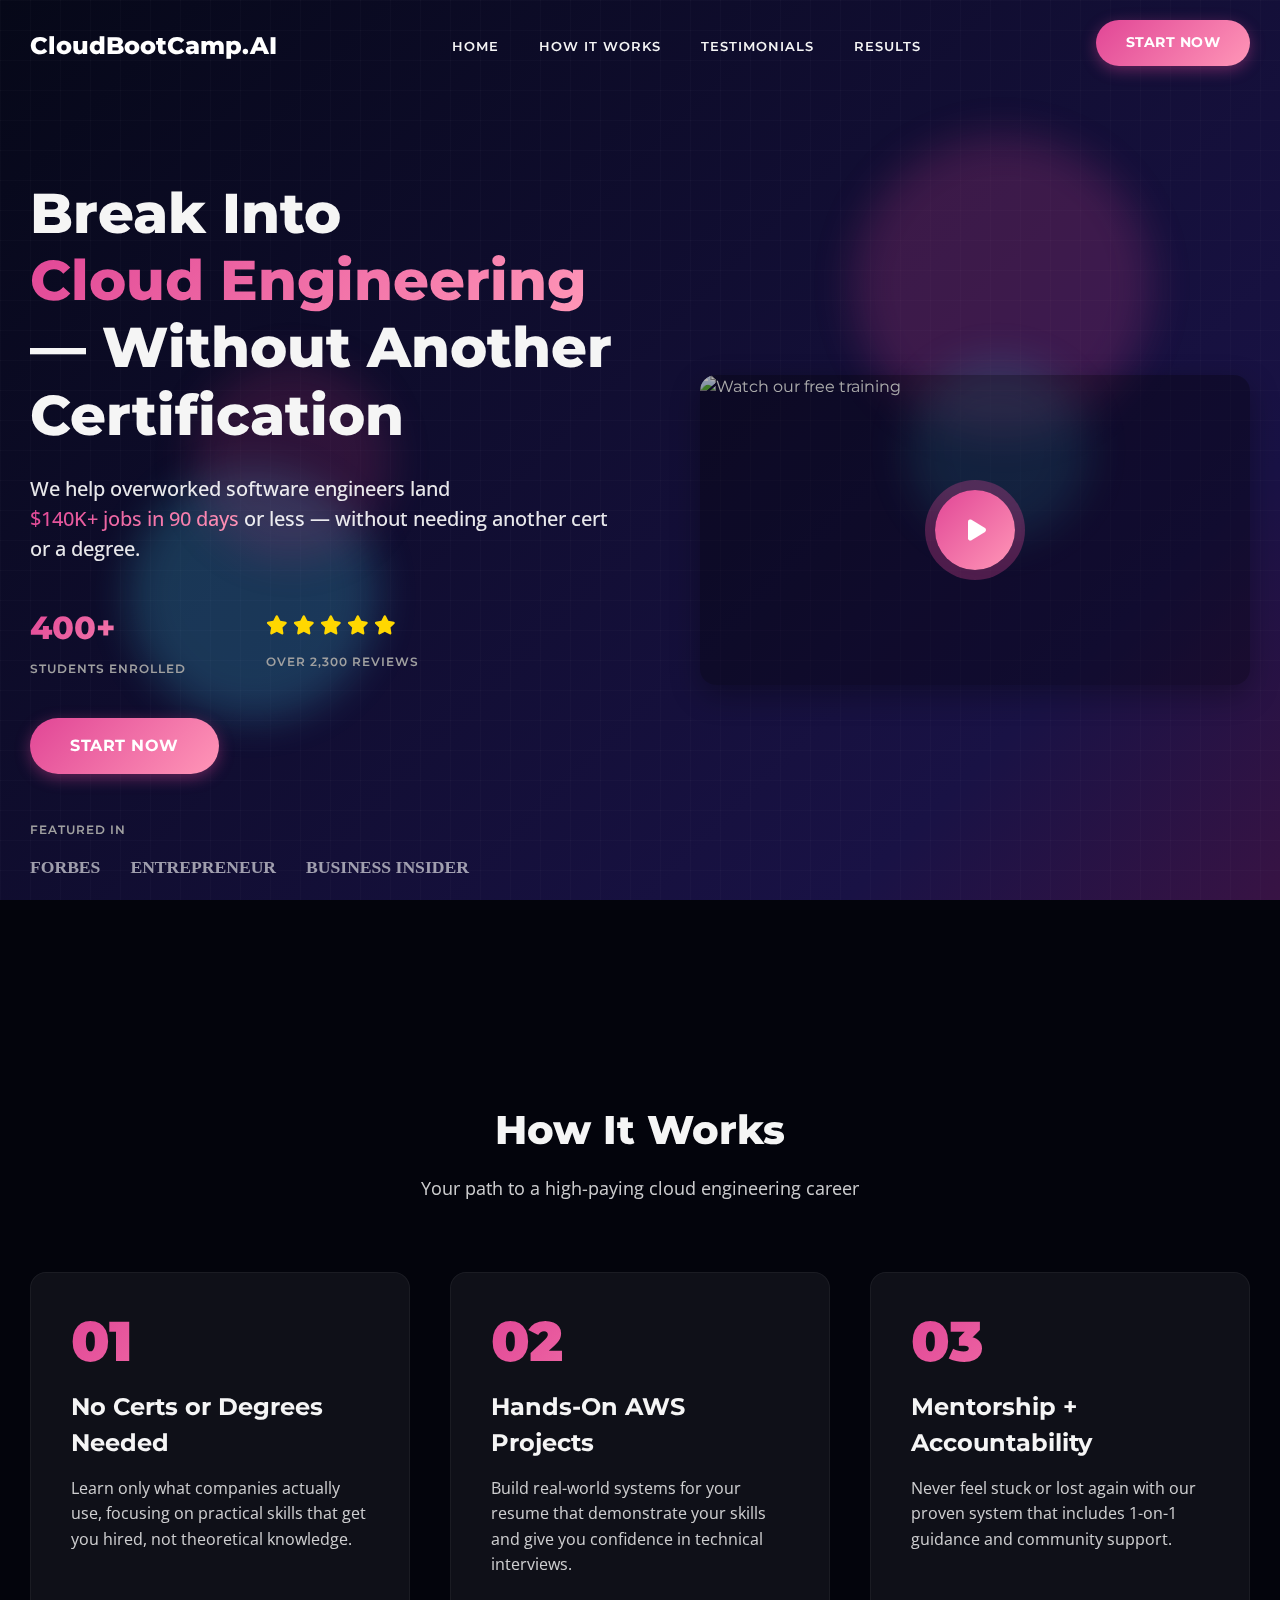
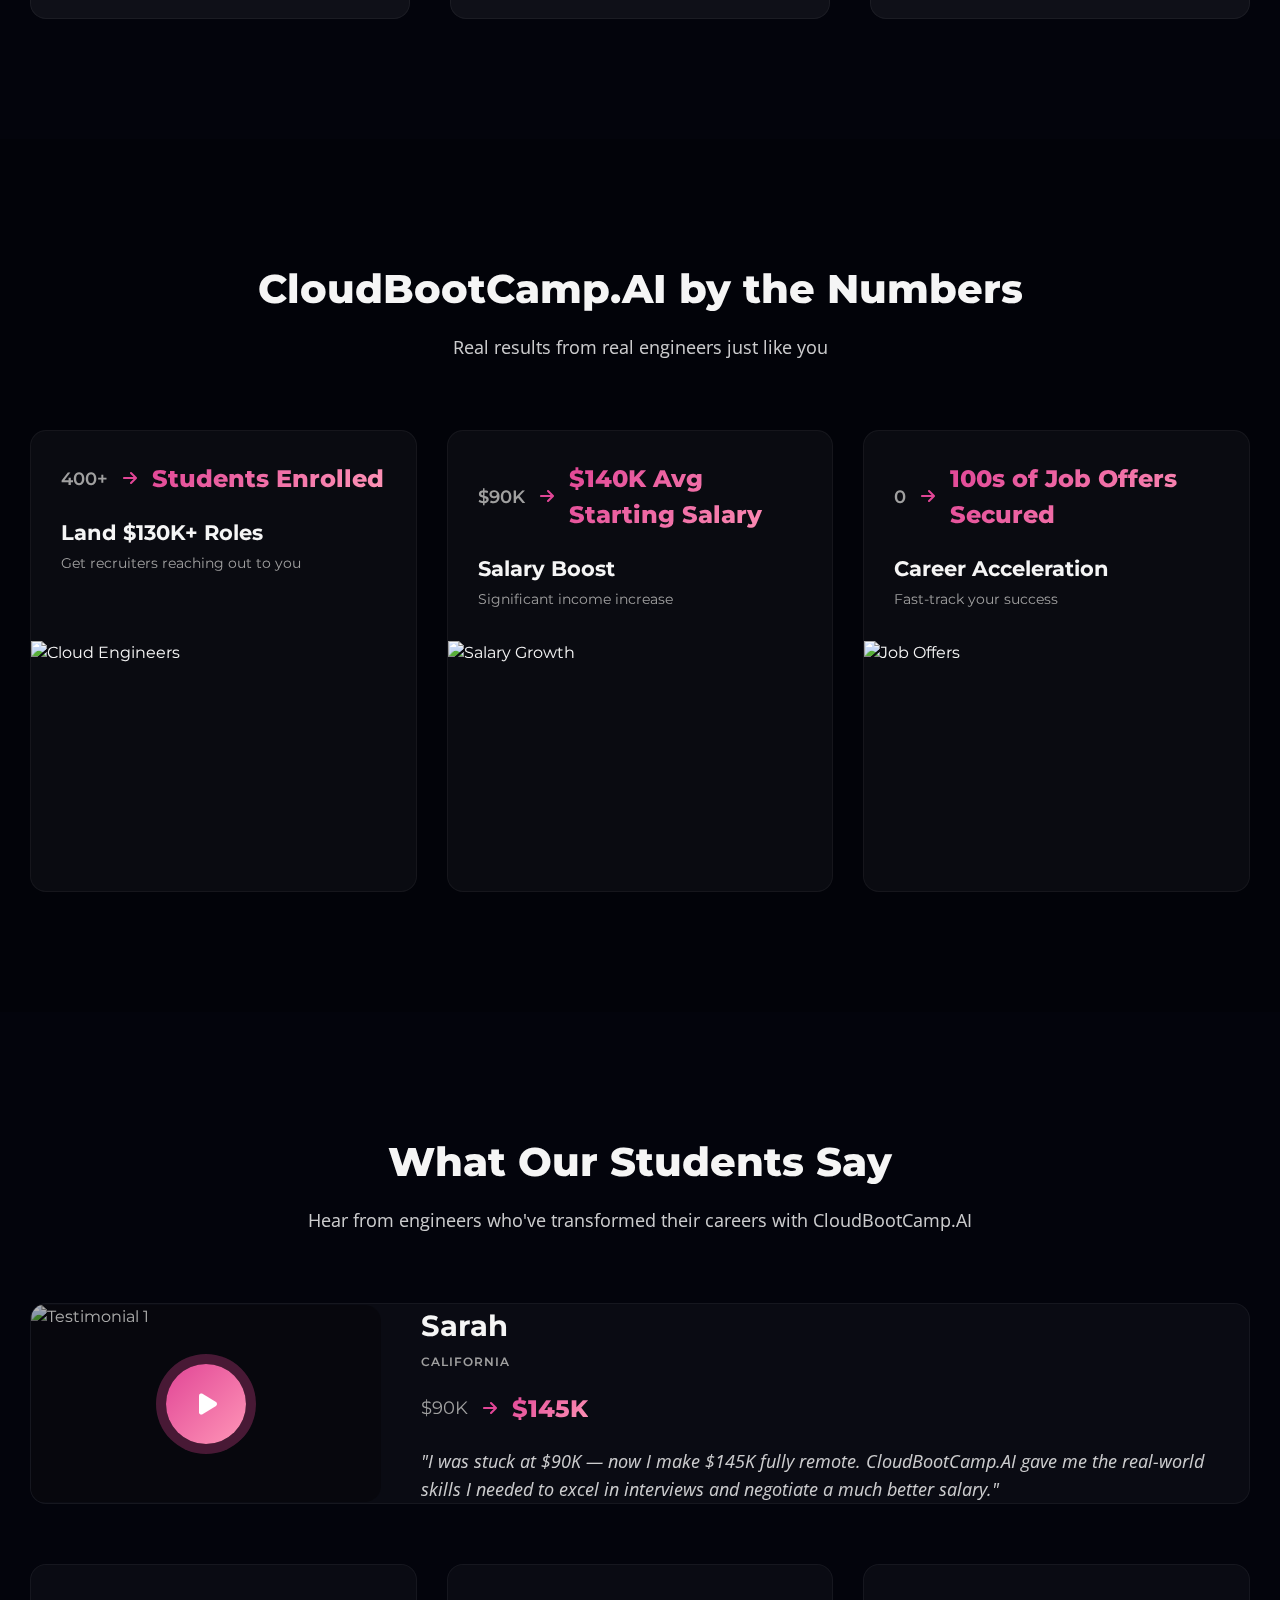
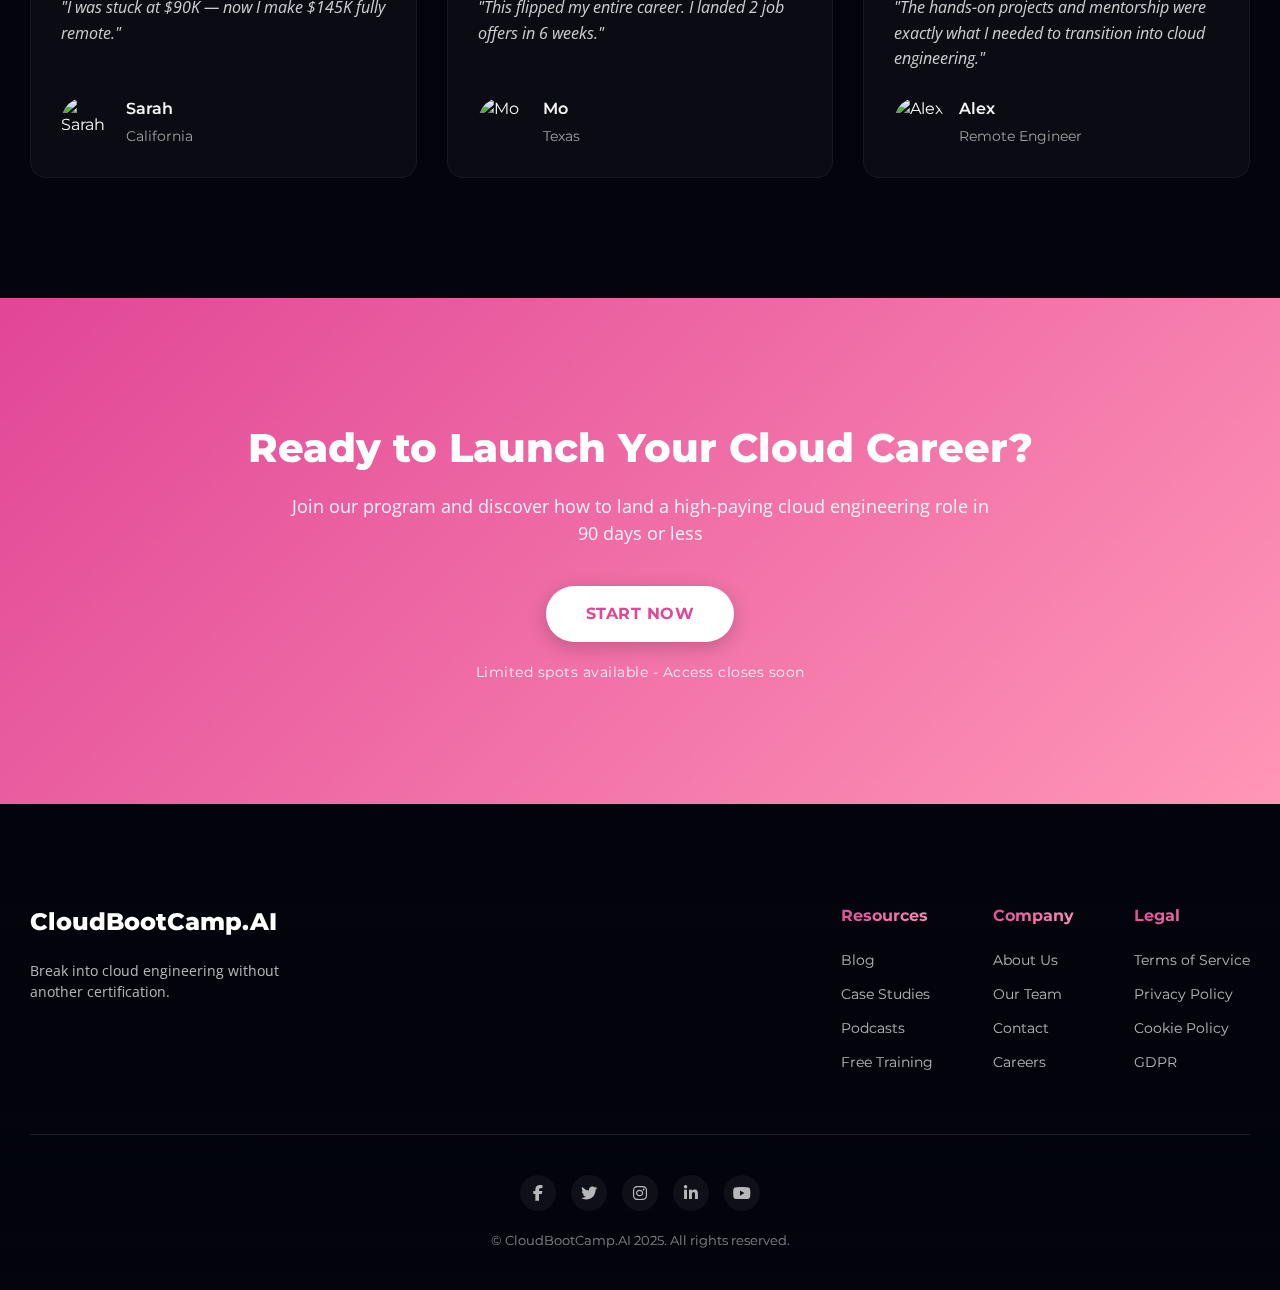
==== index.html @ c65b9375 "website content" ====
<!DOCTYPE html>
<html lang="en">
<head>
    <meta charset="UTF-8">
    <meta name="viewport" content="width=device-width, initial-scale=1.0">
    <title>CloudBootCamp.AI - Break Into Cloud Engineering</title>
    
    <!-- Fonts -->
    <link rel="preconnect" href="https://fonts.googleapis.com">
    <link rel="preconnect" href="https://fonts.gstatic.com" crossorigin>
    <link href="https://fonts.googleapis.com/css2?family=Montserrat:wght@400;500;600;700;800;900&family=Open+Sans:wght@400;500;600;700&display=swap" rel="stylesheet">
    <link rel="stylesheet" href="https://cdnjs.cloudflare.com/ajax/libs/font-awesome/6.4.0/css/all.min.css">
    
    <!-- Styles -->
    <link rel="stylesheet" href="styles.css">
    
    <!-- Scripts -->
    <script src="https://cdnjs.cloudflare.com/ajax/libs/gsap/3.12.2/gsap.min.js" defer></script>
    <script src="https://cdnjs.cloudflare.com/ajax/libs/gsap/3.12.2/ScrollTrigger.min.js" defer></script>
    <script src="script.js" defer></script>
</head>
<body>
    <!-- Background Elements -->
    <div class="gradient-bg"></div>
    <div class="grid-background"></div>
    
    <!-- Floating Shapes -->
    <div class="shape shape-1"></div>
    <div class="shape shape-2"></div>
    <div class="shape shape-3"></div>
    <div class="shape shape-4"></div>

    <!-- Header -->
    <header class="header">
        <div class="container">
            <a href="/" class="logo">
                <span>CloudBootCamp.AI</span>
            </a>

            <nav class="nav">
                <ul class="nav-list">
                    <li><a href="#home" class="nav-link">HOME</a></li>
                    <li><a href="#how-it-works" class="nav-link">HOW IT WORKS</a></li>
                    <li><a href="#testimonials" class="nav-link">TESTIMONIALS</a></li>
                    <li><a href="#results" class="nav-link">RESULTS</a></li>
                </ul>
            </nav>

            <div class="header-actions">
                <a href="#start-now" class="btn btn-primary">START NOW</a>
            </div>

            <button class="mobile-menu" aria-label="Toggle Menu">
                <span></span>
                <span></span>
                <span></span>
            </button>
        </div>
    </header>

    <!-- Hero Section -->
    <section id="home" class="hero">
        <div class="container">
            <div class="hero-flex">
                <div class="hero-content">
                    <h1 class="hero-title">
                        Break Into <span class="gradient-text">Cloud Engineering</span> — Without Another Certification
                    </h1>
                    
                    <p class="hero-subtitle">
                        We help overworked software engineers land <span class="gradient-text">$140K+ jobs in 90 days</span> or less — without needing another cert or a degree.
                    </p>

                    <div class="hero-stats">
                        <div class="stat">
                            <span class="stat-value">400+</span>
                            <span class="stat-label">STUDENTS ENROLLED</span>
                        </div>
                        <div class="stat-divider"></div>
                        <div class="stat">
                            <div class="stars">
                                <i class="fas fa-star"></i>
                                <i class="fas fa-star"></i>
                                <i class="fas fa-star"></i>
                                <i class="fas fa-star"></i>
                                <i class="fas fa-star"></i>
                            </div>
                            <span class="stat-label">OVER 2,300 REVIEWS</span>
                        </div>
                    </div>

                    <div class="hero-action">
                        <a href="#start-now" class="btn btn-primary btn-large">START NOW</a>
                    </div>

                    <div class="featured-in">
                        <p>FEATURED IN</p>
                        <div class="featured-logos">
                            <div class="featured-logo">FORBES</div>
                            <div class="featured-logo">ENTREPRENEUR</div>
                            <div class="featured-logo">BUSINESS INSIDER</div>
                        </div>
                    </div>
                </div>
                
                <div class="hero-video">
                    <div class="video-wrapper">
                        <img src="https://img.youtube.com/vi/zIdx-i7bedc/maxresdefault.jpg" alt="Watch our free training" class="video-thumbnail">
                        <div class="video-play-overlay"></div>
                        <button class="play-button" data-video-id="zIdx-i7bedc">
                            <i class="fas fa-play"></i>
                        </button>
                    </div>
                </div>
            </div>
        </div>
    </section>

    <!-- Video Modal -->
    <div class="video-modal">
        <div class="modal-content">
            <button class="modal-close" aria-label="Close video">×</button>
            <div class="video-container">
                <iframe src="" frameborder="0" allow="autoplay; encrypted-media" allowfullscreen></iframe>
            </div>
        </div>
    </div>

    <!-- How It Works Section -->
    <section id="how-it-works" class="how-it-works">
        <div class="container">
            <h2 class="section-title">How It Works</h2>
            <p class="section-subtitle">Your path to a high-paying cloud engineering career</p>
            
            <div class="steps-container">
                <div class="step">
                    <div class="step-number">01</div>
                    <div class="step-content">
                        <h3>No Certs or Degrees Needed</h3>
                        <p>Learn only what companies actually use, focusing on practical skills that get you hired, not theoretical knowledge.</p>
                    </div>
                </div>
                
                <div class="step">
                    <div class="step-number">02</div>
                    <div class="step-content">
                        <h3>Hands-On AWS Projects</h3>
                        <p>Build real-world systems for your resume that demonstrate your skills and give you confidence in technical interviews.</p>
                    </div>
                </div>
                
                <div class="step">
                    <div class="step-number">03</div>
                    <div class="step-content">
                        <h3>Mentorship + Accountability</h3>
                        <p>Never feel stuck or lost again with our proven system that includes 1-on-1 guidance and community support.</p>
                    </div>
                </div>
            </div>
        </div>
    </section>

    <!-- Results Section -->
    <section id="results" class="results">
        <div class="container">
            <h2 class="section-title">CloudBootCamp.AI by the Numbers</h2>
            <p class="section-subtitle">Real results from real engineers just like you</p>
            
            <div class="results-grid">
                <div class="result-item">
                    <div class="result-content">
                        <div class="result-earnings">
                            <span class="before">400+</span>
                            <span class="arrow"><i class="fas fa-arrow-right"></i></span>
                            <span class="after">Students Enrolled</span>
                        </div>
                        <div class="result-info">
                            <h3>Land $130K+ Roles</h3>
                            <p>Get recruiters reaching out to you</p>
                        </div>
                    </div>
                    <img src="https://via.placeholder.com/300x400/333/ffffff?text=Cloud+Engineers" alt="Cloud Engineers">
                </div>
                
                <div class="result-item">
                    <div class="result-content">
                        <div class="result-earnings">
                            <span class="before">$90K</span>
                            <span class="arrow"><i class="fas fa-arrow-right"></i></span>
                            <span class="after">$140K Avg Starting Salary</span>
                        </div>
                        <div class="result-info">
                            <h3>Salary Boost</h3>
                            <p>Significant income increase</p>
                        </div>
                    </div>
                    <img src="https://via.placeholder.com/300x400/333/ffffff?text=Salary+Growth" alt="Salary Growth">
                </div>
                
                <div class="result-item">
                    <div class="result-content">
                        <div class="result-earnings">
                            <span class="before">0</span>
                            <span class="arrow"><i class="fas fa-arrow-right"></i></span>
                            <span class="after">100s of Job Offers Secured</span>
                        </div>
                        <div class="result-info">
                            <h3>Career Acceleration</h3>
                            <p>Fast-track your success</p>
                        </div>
                    </div>
                    <img src="https://via.placeholder.com/300x400/333/ffffff?text=Job+Offers" alt="Job Offers">
                </div>
            </div>
        </div>
    </section>

    <!-- Testimonials Section -->
    <section id="testimonials" class="testimonials">
        <div class="container">
            <h2 class="section-title">What Our Students Say</h2>
            <p class="section-subtitle">Hear from engineers who've transformed their careers with CloudBootCamp.AI</p>
            
            <div class="testimonials-slider">
                <div class="testimonial-slide">
                    <div class="video-testimonial">
                        <div class="video-wrapper">
                            <img src="https://img.youtube.com/vi/zIdx-i7bedc/maxresdefault.jpg" alt="Testimonial 1" class="video-thumbnail">
                            <div class="video-play-overlay"></div>
                            <button class="play-button" data-video-id="zIdx-i7bedc">
                                <i class="fas fa-play"></i>
                            </button>
                        </div>
                        <div class="testimonial-info">
                            <h3>Sarah</h3>
                            <p class="testimonial-role">CALIFORNIA</p>
                            <div class="testimonial-revenue">
                                <span class="before">$90K</span>
                                <span class="arrow"><i class="fas fa-arrow-right"></i></span>
                                <span class="after">$145K</span>
                            </div>
                            <p class="testimonial-quote">"I was stuck at $90K — now I make $145K fully remote. CloudBootCamp.AI gave me the real-world skills I needed to excel in interviews and negotiate a much better salary."</p>
                        </div>
                    </div>
                </div>
            </div>
            
            <div class="more-testimonials">
                <div class="text-testimonial">
                    <div class="testimonial-content">
                        <p>"I was stuck at $90K — now I make $145K fully remote."</p>
                    </div>
                    <div class="testimonial-author">
                        <img src="https://via.placeholder.com/60x60/666/ffffff?text=S" alt="Sarah" class="author-avatar">
                        <div class="author-info">
                            <h4>Sarah</h4>
                            <p>California</p>
                        </div>
                    </div>
                </div>
                
                <div class="text-testimonial">
                    <div class="testimonial-content">
                        <p>"This flipped my entire career. I landed 2 job offers in 6 weeks."</p>
                    </div>
                    <div class="testimonial-author">
                        <img src="https://via.placeholder.com/60x60/666/ffffff?text=M" alt="Mo" class="author-avatar">
                        <div class="author-info">
                            <h4>Mo</h4>
                            <p>Texas</p>
                        </div>
                    </div>
                </div>
                
                <div class="text-testimonial">
                    <div class="testimonial-content">
                        <p>"The hands-on projects and mentorship were exactly what I needed to transition into cloud engineering."</p>
                    </div>
                    <div class="testimonial-author">
                        <img src="https://via.placeholder.com/60x60/666/ffffff?text=A" alt="Alex" class="author-avatar">
                        <div class="author-info">
                            <h4>Alex</h4>
                            <p>Remote Engineer</p>
                        </div>
                    </div>
                </div>
            </div>
        </div>
    </section>

    <!-- CTA Section -->
    <section id="start-now" class="cta">
        <div class="container">
            <h2 class="cta-title">Ready to Launch Your Cloud Career?</h2>
            <p class="cta-subtitle">Join our program and discover how to land a high-paying cloud engineering role in 90 days or less</p>
            <div class="cta-actions">
                <a href="#" class="btn btn-primary btn-large">START NOW</a>
            </div>
            <p class="cta-note">Limited spots available - Access closes soon</p>
        </div>
    </section>

    <!-- Footer -->
    <footer class="footer">
        <div class="container">
            <div class="footer-content">
                <div class="footer-logo">
                    <a href="/" class="logo">
                        <span>CloudBootCamp.AI</span>
                    </a>
                    <p>Break into cloud engineering without another certification.</p>
                </div>
                
                <div class="footer-links">
                    <div class="footer-links-column">
                        <h4>Resources</h4>
                        <ul>
                            <li><a href="#">Blog</a></li>
                            <li><a href="#">Case Studies</a></li>
                            <li><a href="#">Podcasts</a></li>
                            <li><a href="#">Free Training</a></li>
                        </ul>
                    </div>
                    
                    <div class="footer-links-column">
                        <h4>Company</h4>
                        <ul>
                            <li><a href="#">About Us</a></li>
                            <li><a href="#">Our Team</a></li>
                            <li><a href="#">Contact</a></li>
                            <li><a href="#">Careers</a></li>
                        </ul>
                    </div>
                    
                    <div class="footer-links-column">
                        <h4>Legal</h4>
                        <ul>
                            <li><a href="#">Terms of Service</a></li>
                            <li><a href="#">Privacy Policy</a></li>
                            <li><a href="#">Cookie Policy</a></li>
                            <li><a href="#">GDPR</a></li>
                        </ul>
                    </div>
                </div>
            </div>
            
            <div class="footer-bottom">
                <div class="social-icons">
                    <a href="#" class="social-icon"><i class="fab fa-facebook-f"></i></a>
                    <a href="#" class="social-icon"><i class="fab fa-twitter"></i></a>
                    <a href="#" class="social-icon"><i class="fab fa-instagram"></i></a>
                    <a href="#" class="social-icon"><i class="fab fa-linkedin-in"></i></a>
                    <a href="#" class="social-icon"><i class="fab fa-youtube"></i></a>
                </div>
                <p>&copy; CloudBootCamp.AI 2025. All rights reserved.</p>
            </div>
        </div>
    </footer>
</body>
</html>
---- styles.css ----
/* Core Variables */
:root {
    /* Colors */
    --primary: #e14696;
    --primary-dark: #b03472;
    --secondary: #48e1fc;
    --secondary-dark: #39b4cc;
    --dark: #060818;
    --darker: #03040c;
    --light: #F5F5F5;
    --gray: #777777;
    --gray-light: #a0a0a0;
    
    /* Gradients */
    --gradient-primary: linear-gradient(135deg, #e14696 0%, #ff96b7 100%);
    --gradient-secondary: linear-gradient(135deg, #48e1fc 0%, #1bd8e5 100%);
    --gradient-dark: linear-gradient(135deg, #0c1330 0%, #131b41 100%);
    --gradient-hero: linear-gradient(135deg, #060818 0%, #191245 80%, #381344 100%);
    
    /* Typography */
    --font-primary: 'Montserrat', sans-serif;
    --font-secondary: 'Open Sans', sans-serif;
    
    /* Radius */
    --radius-sm: 6px;
    --radius-md: 10px;
    --radius-lg: 16px;
    --radius-full: 9999px;
    
    /* Shadows */
    --shadow-sm: 0 2px 10px rgba(0, 0, 0, 0.1);
    --shadow-md: 0 5px 20px rgba(0, 0, 0, 0.2);
    --shadow-lg: 0 10px 30px rgba(0, 0, 0, 0.3);
    
    /* Transitions */
    --transition-fast: 0.2s ease;
    --transition-medium: 0.3s ease;
    --transition-slow: 0.5s ease;
    
    /* Blur */
    --blur-sm: 5px;
    --blur-md: 10px;
    --blur-lg: 20px;
}

/* Reset & Base Styles */
* {
    margin: 0;
    padding: 0;
    box-sizing: border-box;
}

html {
    scroll-behavior: smooth;
    font-size: 16px;
}

body {
    font-family: var(--font-primary);
    color: var(--light);
    line-height: 1.5;
    overflow-x: hidden;
    background-color: var(--darker);
    -webkit-font-smoothing: antialiased;
    -moz-osx-font-smoothing: grayscale;
}

a {
    text-decoration: none;
    color: inherit;
}

img {
    max-width: 100%;
    height: auto;
}

ul {
    list-style: none;
}

button {
    background: none;
    border: none;
    cursor: pointer;
    font-family: inherit;
}

/* Container */
.container {
    width: 100%;
    max-width: 1300px;
    margin: 0 auto;
    padding: 0 30px;
}

/* Background Elements */
.gradient-bg {
    position: fixed;
    top: 0;
    left: 0;
    width: 100%;
    height: 100vh;
    background: var(--gradient-hero);
    z-index: -2;
}

.grid-background {
    position: fixed;
    top: 0;
    left: 0;
    width: 100%;
    height: 100%;
    background-image: linear-gradient(rgba(255, 255, 255, 0.03) 1px, transparent 1px),
                      linear-gradient(90deg, rgba(255, 255, 255, 0.03) 1px, transparent 1px);
    background-size: 30px 30px;
    opacity: 0.7;
    z-index: -1;
}

/* Floating Shapes */
.shape {
    position: fixed;
    border-radius: 50%;
    filter: blur(var(--blur-lg));
    opacity: 0.2;
    z-index: -1;
}

.shape-1 {
    top: 15%;
    right: 10%;
    width: 300px;
    height: 300px;
    background: var(--primary);
    animation: float 15s infinite alternate ease-in-out;
}

.shape-2 {
    bottom: 20%;
    left: 10%;
    width: 250px;
    height: 250px;
    background: var(--secondary);
    animation: float 20s infinite alternate-reverse ease-in-out;
}

.shape-3 {
    top: 40%;
    left: 15%;
    width: 200px;
    height: 200px;
    background: var(--primary-dark);
    animation: float 12s infinite alternate ease-in-out;
}

.shape-4 {
    bottom: 40%;
    right: 15%;
    width: 180px;
    height: 180px;
    background: var(--secondary-dark);
    animation: float 17s infinite alternate-reverse ease-in-out;
}

@keyframes float {
    0% {
        transform: translate(0, 0);
    }
    100% {
        transform: translate(50px, 30px);
    }
}

/* Gradient Text */
.gradient-text {
    background: var(--gradient-primary);
    -webkit-background-clip: text;
    background-clip: text;
    -webkit-text-fill-color: transparent;
    display: inline-block;
}

/* Buttons */
.btn {
    display: inline-block;
    font-weight: 700;
    text-transform: uppercase;
    letter-spacing: 0.5px;
    border-radius: var(--radius-full);
    transition: all var(--transition-medium);
    position: relative;
    overflow: hidden;
    padding: 12px 30px;
    text-align: center;
    border: none;
    cursor: pointer;
    font-family: var(--font-primary);
    font-size: 0.9rem;
}

.btn-primary {
    background: var(--gradient-primary);
    color: white;
    box-shadow: 0 4px 15px rgba(225, 70, 150, 0.4);
}

.btn-primary:hover {
    transform: translateY(-3px);
    box-shadow: 0 8px 25px rgba(225, 70, 150, 0.5);
}

.btn-secondary {
    background: var(--gradient-secondary);
    color: var(--dark);
    box-shadow: 0 4px 15px rgba(72, 225, 252, 0.4);
}

.btn-secondary:hover {
    transform: translateY(-3px);
    box-shadow: 0 8px 25px rgba(72, 225, 252, 0.5);
}

.btn-large {
    padding: 16px 40px;
    font-size: 1rem;
}

/* Header */
.header {
    position: fixed;
    top: 0;
    left: 0;
    width: 100%;
    z-index: 1000;
    padding: 20px 0;
    transition: all var(--transition-medium);
}

.header.scrolled {
    background: rgba(6, 8, 24, 0.8);
    backdrop-filter: blur(var(--blur-md));
    border-bottom: 1px solid rgba(255, 255, 255, 0.05);
    padding: 15px 0;
}

.header .container {
    display: flex;
    align-items: center;
    justify-content: space-between;
}

.logo {
    font-size: 1.5rem;
    font-weight: 800;
    color: white;
    display: flex;
    align-items: center;
}

.nav-list {
    display: flex;
    gap: 40px;
}

.nav-link {
    font-size: 0.8rem;
    font-weight: 600;
    letter-spacing: 1px;
    position: relative;
    padding: 5px 0;
    transition: color var(--transition-fast);
}

.nav-link:hover {
    color: var(--primary);
}

.nav-link::after {
    content: '';
    position: absolute;
    bottom: 0;
    left: 0;
    width: 0;
    height: 2px;
    background: var(--gradient-primary);
    transition: width var(--transition-medium);
}

.nav-link:hover::after {
    width: 100%;
}

.mobile-menu {
    display: none;
    flex-direction: column;
    gap: 5px;
    z-index: 1001;
}

.mobile-menu span {
    display: block;
    width: 24px;
    height: 2px;
    background-color: white;
    transition: all var(--transition-medium);
}

.mobile-menu.active span:nth-child(1) {
    transform: translateY(7px) rotate(45deg);
}

.mobile-menu.active span:nth-child(2) {
    opacity: 0;
}

.mobile-menu.active span:nth-child(3) {
    transform: translateY(-7px) rotate(-45deg);
}

/* Hero Section */
.hero {
    padding: 180px 0 100px;
    position: relative;
    overflow: hidden;
}

.hero-flex {
    display: flex;
    align-items: center;
    justify-content: space-between;
    gap: 60px;
}

.hero-content {
    flex: 1;
    max-width: 600px;
}

.hero-video {
    flex: 1;
    max-width: 550px;
}

.hero-title {
    font-size: 3.5rem;
    font-weight: 800;
    line-height: 1.2;
    margin-bottom: 25px;
}

.hero-subtitle {
    font-size: 1.25rem;
    color: rgba(255, 255, 255, 0.9);
    margin-bottom: 40px;
    font-weight: 500;
    font-family: var(--font-secondary);
}

.hero-stats {
    display: flex;
    align-items: center;
    gap: 40px;
    margin-bottom: 40px;
}

.stat {
    display: flex;
    flex-direction: column;
    gap: 8px;
}

.stat-value {
    font-size: 2rem;
    font-weight: 800;
    background: var(--gradient-primary);
    -webkit-background-clip: text;
    background-clip: text;
    -webkit-text-fill-color: transparent;
}

.stat-label {
    font-size: 0.75rem;
    letter-spacing: 1px;
    font-weight: 600;
    color: var(--gray-light);
}

.stars {
    color: #FFD700;
    font-size: 1.2rem;
    margin-bottom: 5px;
}

.hero-action {
    margin-bottom: 40px;
}

.featured-in {
    margin-top: 40px;
}

.featured-in p {
    font-size: 0.75rem;
    font-weight: 600;
    letter-spacing: 1px;
    color: var(--gray-light);
    margin-bottom: 15px;
}

.featured-logos {
    display: flex;
    gap: 30px;
    align-items: center;
}

.featured-logo {
    font-family: serif;
    font-weight: 700;
    color: rgba(255, 255, 255, 0.6);
    font-size: 1.1rem;
}

/* Video Wrapper */
.video-wrapper {
    position: relative;
    border-radius: var(--radius-lg);
    overflow: hidden;
    box-shadow: var(--shadow-lg);
    aspect-ratio: 16/9;
}

.video-thumbnail {
    width: 100%;
    height: 100%;
    object-fit: cover;
    transition: transform var(--transition-slow);
}

.video-play-overlay {
    position: absolute;
    top: 0;
    left: 0;
    width: 100%;
    height: 100%;
    background: rgba(0, 0, 0, 0.3);
    transition: background var(--transition-medium);
}

.play-button {
    position: absolute;
    top: 50%;
    left: 50%;
    transform: translate(-50%, -50%);
    width: 80px;
    height: 80px;
    background: var(--gradient-primary);
    border-radius: 50%;
    display: flex;
    align-items: center;
    justify-content: center;
    box-shadow: 0 0 0 10px rgba(225, 70, 150, 0.3);
    transition: all var(--transition-medium);
}

.play-button i {
    color: white;
    font-size: 1.5rem;
    transform: translateX(2px);
}

.video-wrapper:hover .video-thumbnail {
    transform: scale(1.05);
}

.video-wrapper:hover .video-play-overlay {
    background: rgba(0, 0, 0, 0.2);
}

.video-wrapper:hover .play-button {
    transform: translate(-50%, -50%) scale(1.1);
    box-shadow: 0 0 0 15px rgba(225, 70, 150, 0.2);
}

/* Video Modal */
.video-modal {
    position: fixed;
    top: 0;
    left: 0;
    width: 100%;
    height: 100%;
    background-color: rgba(0, 0, 0, 0.9);
    z-index: 2000;
    display: none;
    justify-content: center;
    align-items: center;
    opacity: 0;
    transition: opacity var(--transition-medium);
}

.video-modal.active {
    display: flex;
    opacity: 1;
}

.modal-content {
    position: relative;
    width: 90%;
    max-width: 1000px;
    transform: scale(0.95);
    transition: transform var(--transition-medium);
}

.video-modal.active .modal-content {
    transform: scale(1);
}

.modal-close {
    position: absolute;
    top: -50px;
    right: 0;
    color: white;
    font-size: 2.5rem;
    cursor: pointer;
    z-index: 1;
    transition: color var(--transition-fast);
    width: 40px;
    height: 40px;
    display: flex;
    align-items: center;
    justify-content: center;
}

.modal-close:hover {
    color: var(--primary);
}

.video-container {
    position: relative;
    padding-bottom: 56.25%;
    height: 0;
    overflow: hidden;
    border-radius: var(--radius-md);
}

.video-container iframe {
    position: absolute;
    top: 0;
    left: 0;
    width: 100%;
    height: 100%;
    border: none;
}

/* How It Works Section */
.how-it-works {
    padding: 120px 0;
    position: relative;
}

.section-title {
    font-size: 2.5rem;
    font-weight: 800;
    text-align: center;
    margin-bottom: 15px;
}

.section-subtitle {
    text-align: center;
    color: rgba(255, 255, 255, 0.8);
    margin-bottom: 70px;
    font-family: var(--font-secondary);
    font-size: 1.1rem;
}

.steps-container {
    display: grid;
    grid-template-columns: repeat(3, 1fr);
    gap: 40px;
}

.step {
    background: rgba(255, 255, 255, 0.05);
    backdrop-filter: blur(var(--blur-sm));
    border-radius: var(--radius-lg);
    padding: 40px;
    transition: transform var(--transition-medium), box-shadow var(--transition-medium);
    border: 1px solid rgba(255, 255, 255, 0.05);
    position: relative;
    overflow: hidden;
}

.step::before {
    content: '';
    position: absolute;
    inset: 0;
    background: linear-gradient(120deg, transparent, rgba(225, 70, 150, 0.1), transparent);
    opacity: 0;
    transition: opacity var(--transition-medium);
}

.step:hover {
    transform: translateY(-10px);
    box-shadow: var(--shadow-lg);
}

.step:hover::before {
    opacity: 1;
}

.step-number {
    font-size: 3.5rem;
    font-weight: 900;
    background: var(--gradient-primary);
    -webkit-background-clip: text;
    background-clip: text;
    -webkit-text-fill-color: transparent;
    margin-bottom: 20px;
    line-height: 1;
}

.step-content h3 {
    font-size: 1.5rem;
    font-weight: 700;
    margin-bottom: 15px;
}

.step-content p {
    color: rgba(255, 255, 255, 0.8);
    font-family: var(--font-secondary);
    line-height: 1.6;
}

/* Results Section */
.results {
    padding: 120px 0;
    background: rgba(0, 0, 0, 0.2);
    position: relative;
}

.results-grid {
    display: grid;
    grid-template-columns: repeat(3, 1fr);
    gap: 30px;
}

.result-item {
    background: rgba(255, 255, 255, 0.03);
    border-radius: var(--radius-lg);
    overflow: hidden;
    position: relative;
    display: flex;
    flex-direction: column;
    height: 100%;
    transition: transform var(--transition-medium);
    border: 1px solid rgba(255, 255, 255, 0.05);
}

.result-item:hover {
    transform: translateY(-10px);
}

.result-content {
    padding: 30px;
    display: flex;
    flex-direction: column;
    gap: 20px;
    flex: 1;
}

.result-earnings {
    display: flex;
    align-items: center;
    gap: 15px;
    font-weight: 600;
}

.before {
    color: var(--gray-light);
    font-size: 1.1rem;
}

.arrow {
    color: var(--primary);
}

.after {
    background: var(--gradient-primary);
    -webkit-background-clip: text;
    background-clip: text;
    -webkit-text-fill-color: transparent;
    font-size: 1.5rem;
    font-weight: 800;
}

.result-info h3 {
    font-size: 1.3rem;
    margin-bottom: 5px;
}

.result-info p {
    color: var(--gray-light);
    font-size: 0.9rem;
}

.result-item img {
    width: 100%;
    height: 250px;
    object-fit: cover;
}

/* Testimonials Section */
.testimonials {
    padding: 120px 0;
    position: relative;
}

.testimonials-slider {
    margin-bottom: 60px;
}

.testimonial-slide {
    width: 100%;
}

.video-testimonial {
    background: rgba(255, 255, 255, 0.03);
    border-radius: var(--radius-lg);
    overflow: hidden;
    display: flex;
    align-items: center;
    gap: 40px;
    padding-right: 40px;
    transition: transform var(--transition-medium);
    border: 1px solid rgba(255, 255, 255, 0.05);
}

.video-testimonial:hover {
    transform: translateY(-10px);
}

.video-testimonial .video-wrapper {
    width: 350px;
    flex-shrink: 0;
    border-radius: 0;
    border-top-right-radius: var(--radius-lg);
    border-bottom-right-radius: var(--radius-lg);
    box-shadow: none;
}

.testimonial-info {
    flex: 1;
}

.testimonial-info h3 {
    font-size: 1.8rem;
    font-weight: 700;
    margin-bottom: 5px;
}

.testimonial-role {
    color: var(--gray-light);
    font-size: 0.75rem;
    letter-spacing: 1px;
    font-weight: 600;
    margin-bottom: 20px;
}

.testimonial-revenue {
    margin-bottom: 20px;
    display: flex;
    align-items: center;
    gap: 15px;
}

.testimonial-quote {
    color: rgba(255, 255, 255, 0.8);
    font-family: var(--font-secondary);
    line-height: 1.6;
    font-style: italic;
    font-size: 1.1rem;
}

.more-testimonials {
    display: grid;
    grid-template-columns: repeat(3, 1fr);
    gap: 30px;
}

.text-testimonial {
    background: rgba(255, 255, 255, 0.03);
    border-radius: var(--radius-lg);
    padding: 30px;
    transition: transform var(--transition-medium);
    border: 1px solid rgba(255, 255, 255, 0.05);
    height: 100%;
    display: flex;
    flex-direction: column;
}

.text-testimonial:hover {
    transform: translateY(-10px);
}

.testimonial-content {
    flex: 1;
    margin-bottom: 25px;
}

.testimonial-content p {
    color: rgba(255, 255, 255, 0.8);
    font-style: italic;
    line-height: 1.6;
    font-family: var(--font-secondary);
    font-size: 1rem;
}

.testimonial-author {
    display: flex;
    align-items: center;
    gap: 15px;
}

.author-avatar {
    width: 50px;
    height: 50px;
    border-radius: 50%;
    object-fit: cover;
}

.author-info h4 {
    font-weight: 600;
    margin-bottom: 5px;
}

.author-info p {
    color: var(--gray-light);
    font-size: 0.9rem;
}

/* CTA Section */
.cta {
    padding: 120px 0;
    background: var(--gradient-primary);
    position: relative;
    overflow: hidden;
}

.cta::before {
    content: '';
    position: absolute;
    top: 0;
    left: 0;
    width: 100%;
    height: 100%;
    background-image: url("data:image/svg+xml,%3Csvg width='60' height='60' viewBox='0 0 60 60' xmlns='http://www.w3.org/2000/svg'%3E%3Cg fill='none' fill-rule='evenodd'%3E%3Cg fill='%23ffffff' fill-opacity='0.05'%3E%3Cpath d='M36 34v-4h-2v4h-4v2h4v4h2v-4h4v-2h-4zm0-30V0h-2v4h-4v2h4v4h2V6h4V4h-4zM6 34v-4H4v4H0v2h4v4h2v-4h4v-2H6zM6 4V0H4v4H0v2h4v4h2V6h4V4H6z'/%3E%3C/g%3E%3C/g%3E%3C/svg%3E");
    opacity: 0.1;
}

.cta-title {
    font-size: 2.5rem;
    font-weight: 800;
    text-align: center;
    margin-bottom: 15px;
    color: white;
}

.cta-subtitle {
    text-align: center;
    color: rgba(255, 255, 255, 0.9);
    max-width: 700px;
    margin: 0 auto 40px;
    font-family: var(--font-secondary);
    font-size: 1.1rem;
}

.cta-actions {
    display: flex;
    justify-content: center;
    margin-bottom: 20px;
}

.cta .btn-primary {
    background: white;
    color: var(--primary);
    box-shadow: 0 5px 20px rgba(0, 0, 0, 0.2);
}

.cta .btn-primary:hover {
    box-shadow: 0 8px 25px rgba(0, 0, 0, 0.3);
}

.cta-note {
    text-align: center;
    font-size: 0.9rem;
    color: rgba(255, 255, 255, 0.9);
    letter-spacing: 0.5px;
}

/* Footer */
.footer {
    padding: 100px 0 40px;
    position: relative;
    background: linear-gradient(to top, var(--darker), transparent);
}

.footer-content {
    display: flex;
    justify-content: space-between;
    margin-bottom: 60px;
}

.footer-logo {
    max-width: 300px;
}

.footer-logo .logo {
    margin-bottom: 20px;
}

.footer-logo p {
    color: rgba(255, 255, 255, 0.7);
    font-size: 0.9rem;
    font-family: var(--font-secondary);
}

.footer-links {
    display: flex;
    gap: 60px;
}

.footer-links-column h4 {
    font-size: 1rem;
    font-weight: 700;
    margin-bottom: 20px;
    background: var(--gradient-primary);
    -webkit-background-clip: text;
    background-clip: text;
    -webkit-text-fill-color: transparent;
}

.footer-links-column ul {
    display: flex;
    flex-direction: column;
    gap: 10px;
}

.footer-links-column a {
    color: rgba(255, 255, 255, 0.7);
    font-size: 0.9rem;
    transition: color var(--transition-fast);
}

.footer-links-column a:hover {
    color: var(--primary);
}

.footer-bottom {
    display: flex;
    flex-direction: column;
    align-items: center;
    gap: 20px;
    padding-top: 40px;
    border-top: 1px solid rgba(255, 255, 255, 0.1);
}

.social-icons {
    display: flex;
    gap: 15px;
}

.social-icon {
    width: 36px;
    height: 36px;
    background: rgba(255, 255, 255, 0.05);
    border-radius: 50%;
    display: flex;
    align-items: center;
    justify-content: center;
    color: rgba(255, 255, 255, 0.7);
    transition: all var(--transition-medium);
}

.social-icon:hover {
    background: var(--gradient-primary);
    color: white;
    transform: translateY(-3px);
}

.footer-bottom p {
    color: rgba(255, 255, 255, 0.5);
    font-size: 0.8rem;
    text-align: center;
}

/* Media Queries */
@media (max-width: 1200px) {
    .hero-title {
        font-size: 3rem;
    }
    
    .hero-flex {
        gap: 40px;
    }
    
    .steps-container,
    .results-grid,
    .more-testimonials {
        gap: 20px;
    }
    
    .video-testimonial {
        padding-right: 30px;
        gap: 30px;
    }
    
    .video-testimonial .video-wrapper {
        width: 300px;
    }
}

@media (max-width: 992px) {
    .container {
        padding: 0 20px;
    }
    
    .hero {
        padding: 150px 0 80px;
    }
    
    .hero-flex {
        flex-direction: column;
        text-align: center;
    }
    
    .hero-content,
    .hero-video {
        max-width: 100%;
    }
    
    .hero-stats {
        justify-content: center;
    }
    
    .featured-logos {
        justify-content: center;
    }
    
    .steps-container {
        grid-template-columns: repeat(2, 1fr);
    }
    
    .results-grid,
    .more-testimonials {
        grid-template-columns: repeat(2, 1fr);
    }
    
    .video-testimonial {
        flex-direction: column;
        padding: 0;
        padding-bottom: 30px;
    }
    
    .video-testimonial .video-wrapper {
        width: 100%;
        border-radius: 0;
    }
    
    .testimonial-info {
        padding: 0 30px;
    }
    
    .footer-content {
        flex-direction: column;
        gap: 40px;
    }
    
    .footer-logo {
        max-width: 100%;
        text-align: center;
    }
    
    .footer-links {
        justify-content: space-around;
        width: 100%;
    }
}

@media (max-width: 768px) {
    .nav {
        position: fixed;
        top: 0;
        right: -100%;
        width: 250px;
        height: 100vh;
        background: rgba(6, 8, 24, 0.95);
        backdrop-filter: blur(var(--blur-md));
        padding: 80px 40px;
        display: flex;
        flex-direction: column;
        z-index: 1000;
        transition: right var(--transition-medium);
    }
    
    .nav.active {
        right: 0;
    }
    
    .nav-list {
        flex-direction: column;
        align-items: flex-start;
    }
    
    .mobile-menu {
        display: flex;
    }
    
    .hero-title {
        font-size: 2.5rem;
    }
    
    .hero-subtitle {
        font-size: 1.1rem;
    }
    
    .hero-stats {
        flex-direction: column;
        gap: 30px;
    }
    
    .featured-logos {
        flex-wrap: wrap;
    }
    
    .steps-container,
    .results-grid,
    .more-testimonials {
        grid-template-columns: 1fr;
    }
    
    .section-title {
        font-size: 2rem;
    }
    
    .cta-title {
        font-size: 2rem;
    }
    
    .footer-links {
        flex-direction: column;
        gap: 30px;
        align-items: center;
        text-align: center;
    }
    
    .footer-links-column {
        width: 100%;
    }
}

@media (max-width: 480px) {
    .container {
        padding: 0 15px;
    }
    
    .hero-title {
        font-size: 2rem;
    }
    
    .hero-subtitle {
        font-size: 1rem;
    }
    
    .featured-logos {
        gap: 15px;
    }
    
    .btn-large {
        padding: 14px 30px;
    }
    
    .step {
        padding: 30px 20px;
    }
    
    .text-testimonial {
        padding: 25px 20px;
    }
}
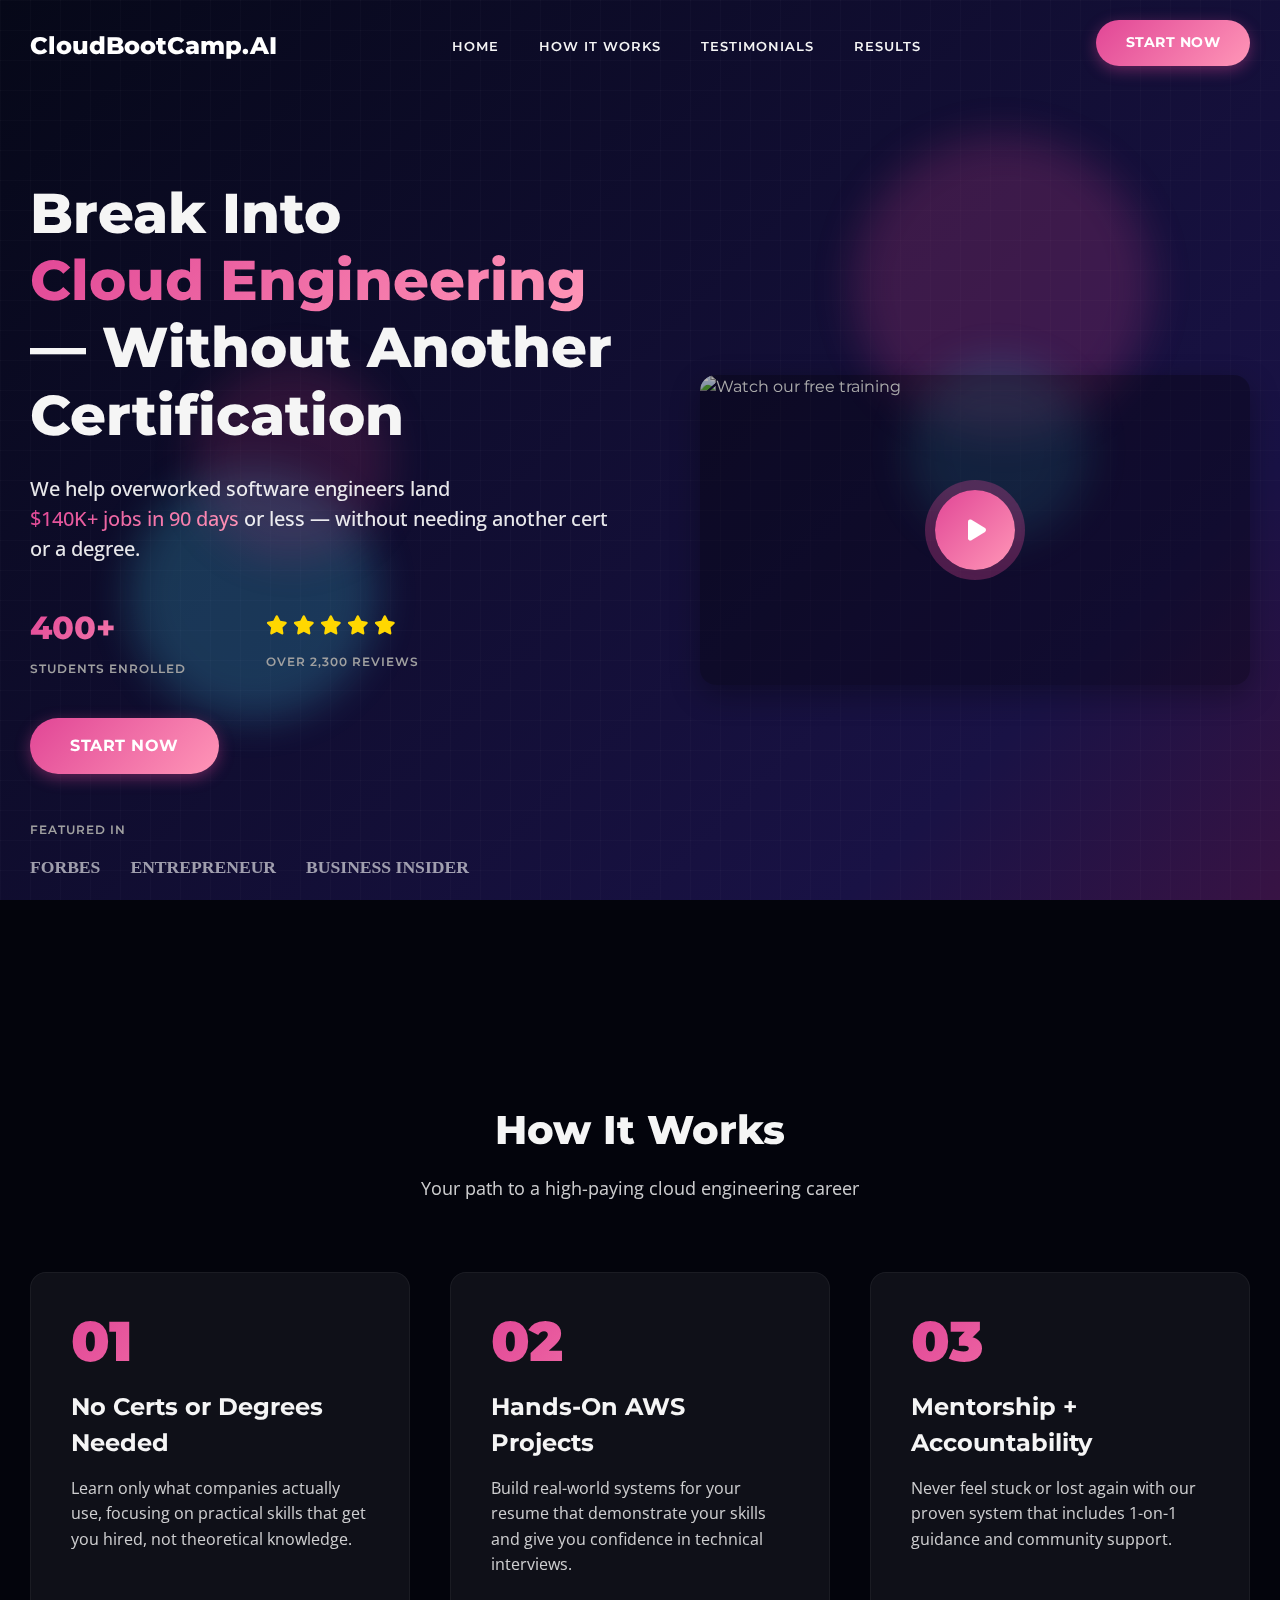
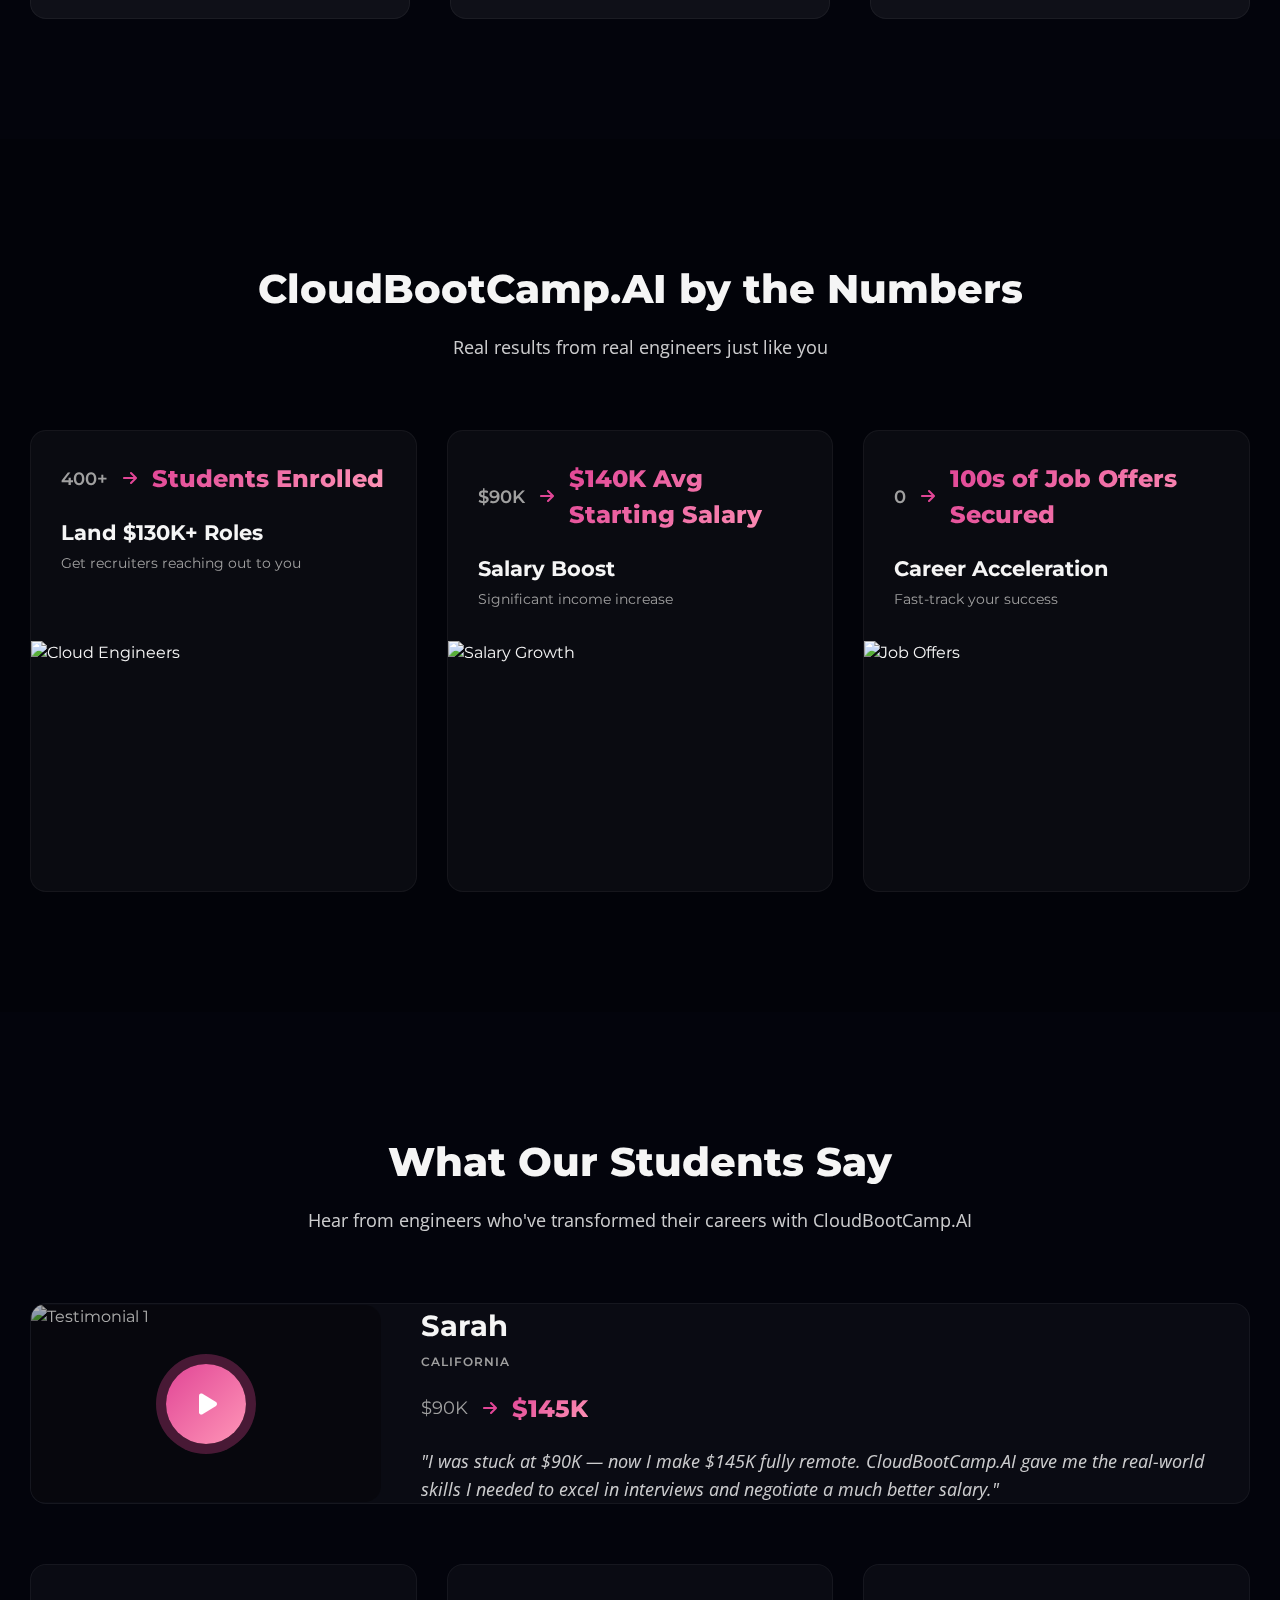
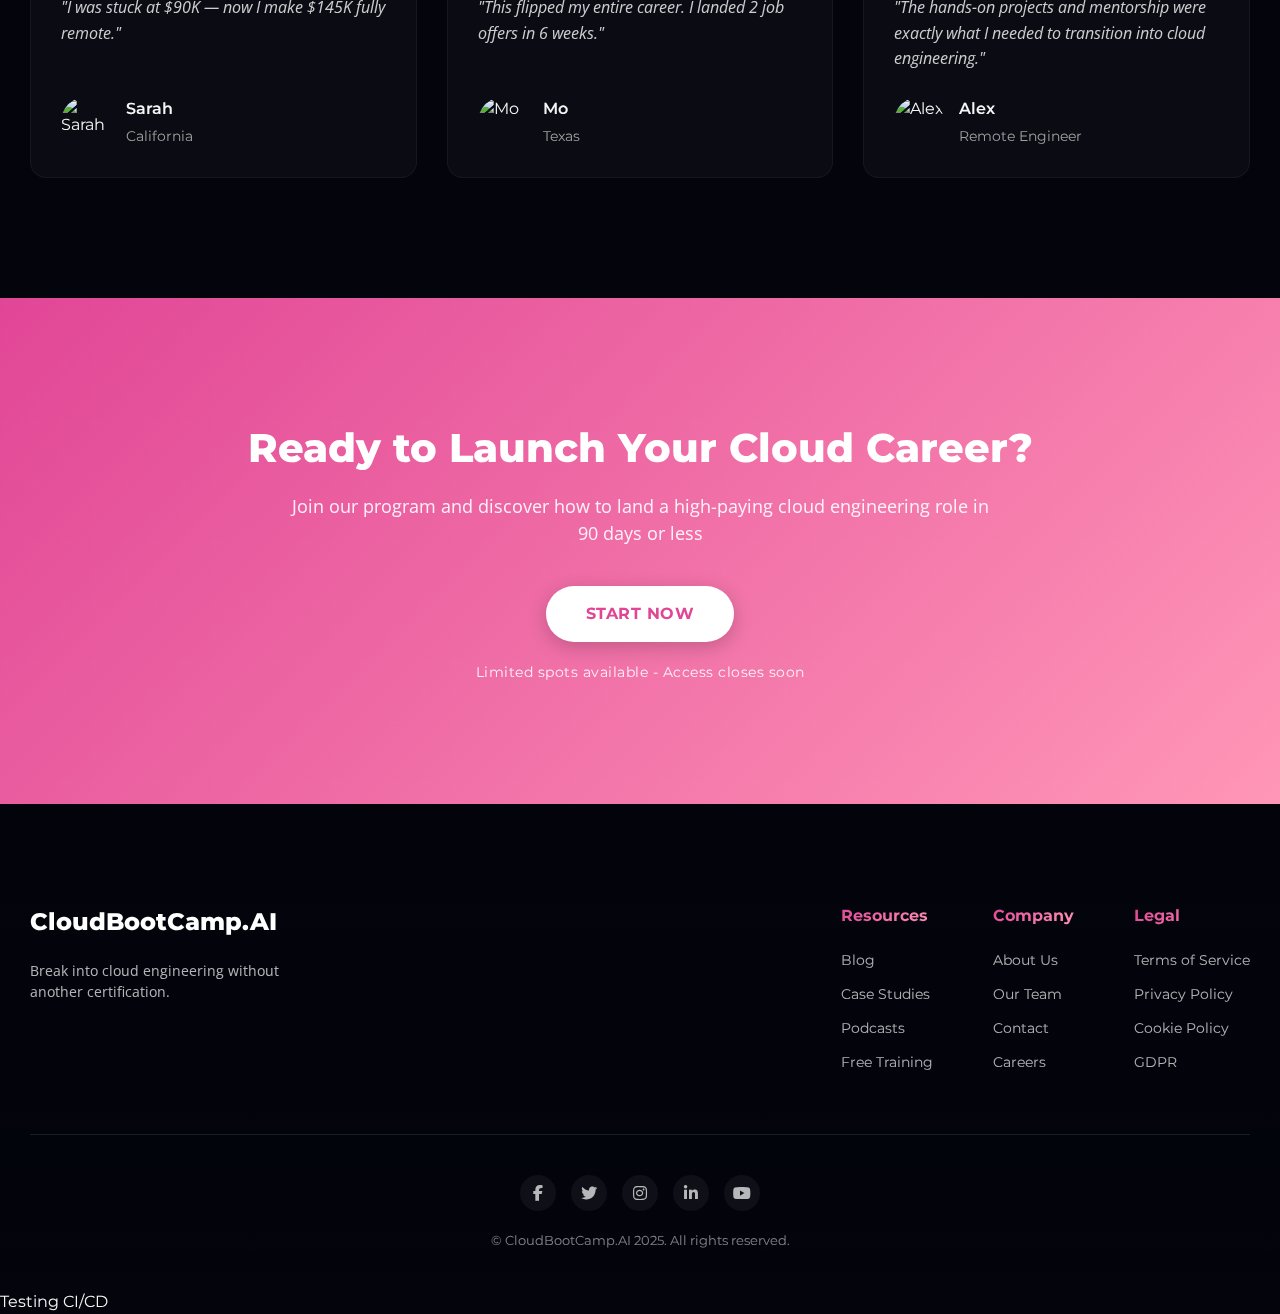
==== commit 57481e56: "Testing CI/CD pipeline" ====
--- a/index.html
+++ b/index.html
@@ -357,4 +357,4 @@
         </div>
     </footer>
 </body>
-</html>+</html>Testing CI/CD
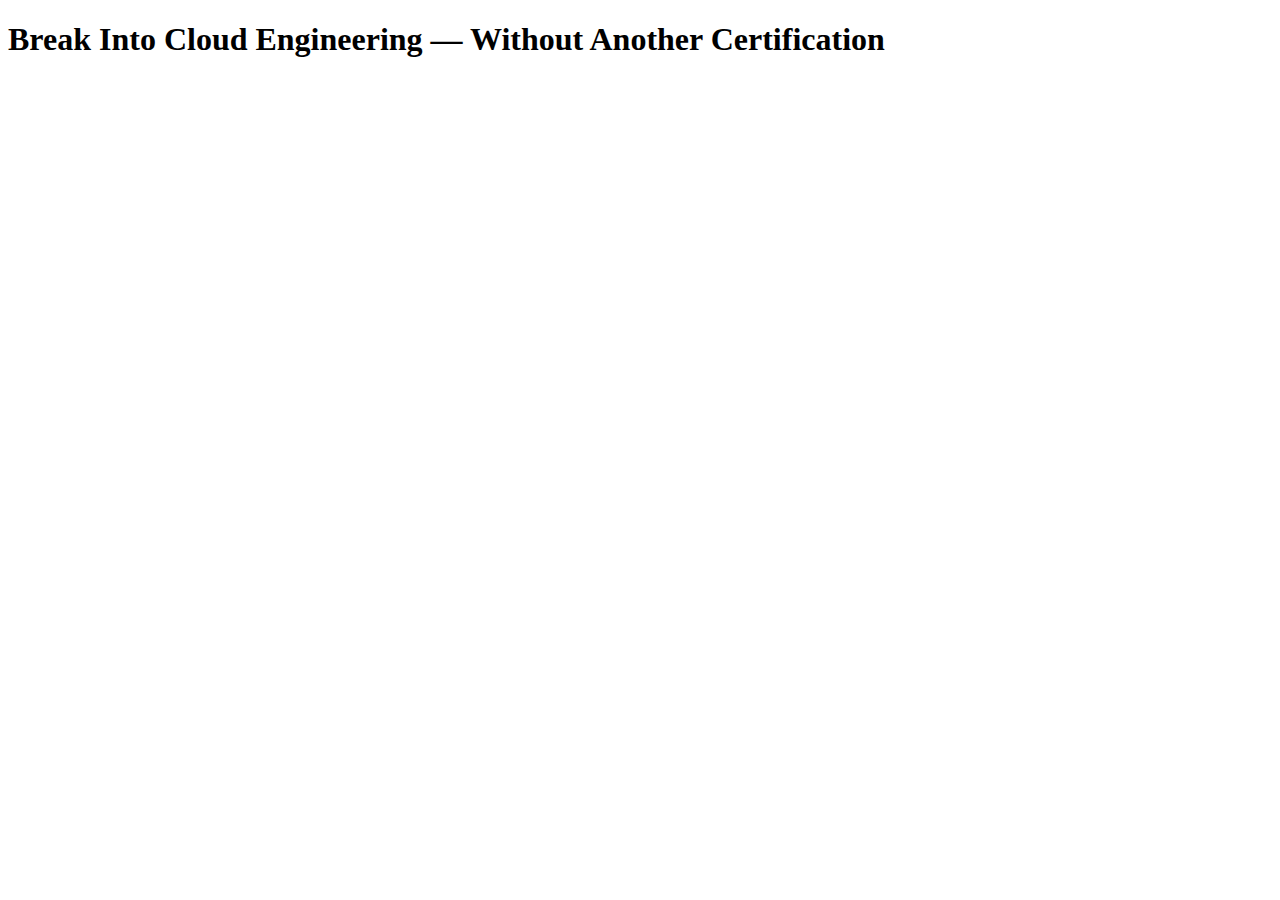
==== commit a02a9556: "Clean up index.html and remove test messages" ====
--- a/index.html
+++ b/index.html
@@ -1,360 +1 @@
-<!DOCTYPE html>
-<html lang="en">
-<head>
-    <meta charset="UTF-8">
-    <meta name="viewport" content="width=device-width, initial-scale=1.0">
-    <title>CloudBootCamp.AI - Break Into Cloud Engineering</title>
-    
-    <!-- Fonts -->
-    <link rel="preconnect" href="https://fonts.googleapis.com">
-    <link rel="preconnect" href="https://fonts.gstatic.com" crossorigin>
-    <link href="https://fonts.googleapis.com/css2?family=Montserrat:wght@400;500;600;700;800;900&family=Open+Sans:wght@400;500;600;700&display=swap" rel="stylesheet">
-    <link rel="stylesheet" href="https://cdnjs.cloudflare.com/ajax/libs/font-awesome/6.4.0/css/all.min.css">
-    
-    <!-- Styles -->
-    <link rel="stylesheet" href="styles.css">
-    
-    <!-- Scripts -->
-    <script src="https://cdnjs.cloudflare.com/ajax/libs/gsap/3.12.2/gsap.min.js" defer></script>
-    <script src="https://cdnjs.cloudflare.com/ajax/libs/gsap/3.12.2/ScrollTrigger.min.js" defer></script>
-    <script src="script.js" defer></script>
-</head>
-<body>
-    <!-- Background Elements -->
-    <div class="gradient-bg"></div>
-    <div class="grid-background"></div>
-    
-    <!-- Floating Shapes -->
-    <div class="shape shape-1"></div>
-    <div class="shape shape-2"></div>
-    <div class="shape shape-3"></div>
-    <div class="shape shape-4"></div>
-
-    <!-- Header -->
-    <header class="header">
-        <div class="container">
-            <a href="/" class="logo">
-                <span>CloudBootCamp.AI</span>
-            </a>
-
-            <nav class="nav">
-                <ul class="nav-list">
-                    <li><a href="#home" class="nav-link">HOME</a></li>
-                    <li><a href="#how-it-works" class="nav-link">HOW IT WORKS</a></li>
-                    <li><a href="#testimonials" class="nav-link">TESTIMONIALS</a></li>
-                    <li><a href="#results" class="nav-link">RESULTS</a></li>
-                </ul>
-            </nav>
-
-            <div class="header-actions">
-                <a href="#start-now" class="btn btn-primary">START NOW</a>
-            </div>
-
-            <button class="mobile-menu" aria-label="Toggle Menu">
-                <span></span>
-                <span></span>
-                <span></span>
-            </button>
-        </div>
-    </header>
-
-    <!-- Hero Section -->
-    <section id="home" class="hero">
-        <div class="container">
-            <div class="hero-flex">
-                <div class="hero-content">
-                    <h1 class="hero-title">
-                        Break Into <span class="gradient-text">Cloud Engineering</span> — Without Another Certification
-                    </h1>
-                    
-                    <p class="hero-subtitle">
-                        We help overworked software engineers land <span class="gradient-text">$140K+ jobs in 90 days</span> or less — without needing another cert or a degree.
-                    </p>
-
-                    <div class="hero-stats">
-                        <div class="stat">
-                            <span class="stat-value">400+</span>
-                            <span class="stat-label">STUDENTS ENROLLED</span>
-                        </div>
-                        <div class="stat-divider"></div>
-                        <div class="stat">
-                            <div class="stars">
-                                <i class="fas fa-star"></i>
-                                <i class="fas fa-star"></i>
-                                <i class="fas fa-star"></i>
-                                <i class="fas fa-star"></i>
-                                <i class="fas fa-star"></i>
-                            </div>
-                            <span class="stat-label">OVER 2,300 REVIEWS</span>
-                        </div>
-                    </div>
-
-                    <div class="hero-action">
-                        <a href="#start-now" class="btn btn-primary btn-large">START NOW</a>
-                    </div>
-
-                    <div class="featured-in">
-                        <p>FEATURED IN</p>
-                        <div class="featured-logos">
-                            <div class="featured-logo">FORBES</div>
-                            <div class="featured-logo">ENTREPRENEUR</div>
-                            <div class="featured-logo">BUSINESS INSIDER</div>
-                        </div>
-                    </div>
-                </div>
-                
-                <div class="hero-video">
-                    <div class="video-wrapper">
-                        <img src="https://img.youtube.com/vi/zIdx-i7bedc/maxresdefault.jpg" alt="Watch our free training" class="video-thumbnail">
-                        <div class="video-play-overlay"></div>
-                        <button class="play-button" data-video-id="zIdx-i7bedc">
-                            <i class="fas fa-play"></i>
-                        </button>
-                    </div>
-                </div>
-            </div>
-        </div>
-    </section>
-
-    <!-- Video Modal -->
-    <div class="video-modal">
-        <div class="modal-content">
-            <button class="modal-close" aria-label="Close video">×</button>
-            <div class="video-container">
-                <iframe src="" frameborder="0" allow="autoplay; encrypted-media" allowfullscreen></iframe>
-            </div>
-        </div>
-    </div>
-
-    <!-- How It Works Section -->
-    <section id="how-it-works" class="how-it-works">
-        <div class="container">
-            <h2 class="section-title">How It Works</h2>
-            <p class="section-subtitle">Your path to a high-paying cloud engineering career</p>
-            
-            <div class="steps-container">
-                <div class="step">
-                    <div class="step-number">01</div>
-                    <div class="step-content">
-                        <h3>No Certs or Degrees Needed</h3>
-                        <p>Learn only what companies actually use, focusing on practical skills that get you hired, not theoretical knowledge.</p>
-                    </div>
-                </div>
-                
-                <div class="step">
-                    <div class="step-number">02</div>
-                    <div class="step-content">
-                        <h3>Hands-On AWS Projects</h3>
-                        <p>Build real-world systems for your resume that demonstrate your skills and give you confidence in technical interviews.</p>
-                    </div>
-                </div>
-                
-                <div class="step">
-                    <div class="step-number">03</div>
-                    <div class="step-content">
-                        <h3>Mentorship + Accountability</h3>
-                        <p>Never feel stuck or lost again with our proven system that includes 1-on-1 guidance and community support.</p>
-                    </div>
-                </div>
-            </div>
-        </div>
-    </section>
-
-    <!-- Results Section -->
-    <section id="results" class="results">
-        <div class="container">
-            <h2 class="section-title">CloudBootCamp.AI by the Numbers</h2>
-            <p class="section-subtitle">Real results from real engineers just like you</p>
-            
-            <div class="results-grid">
-                <div class="result-item">
-                    <div class="result-content">
-                        <div class="result-earnings">
-                            <span class="before">400+</span>
-                            <span class="arrow"><i class="fas fa-arrow-right"></i></span>
-                            <span class="after">Students Enrolled</span>
-                        </div>
-                        <div class="result-info">
-                            <h3>Land $130K+ Roles</h3>
-                            <p>Get recruiters reaching out to you</p>
-                        </div>
-                    </div>
-                    <img src="https://via.placeholder.com/300x400/333/ffffff?text=Cloud+Engineers" alt="Cloud Engineers">
-                </div>
-                
-                <div class="result-item">
-                    <div class="result-content">
-                        <div class="result-earnings">
-                            <span class="before">$90K</span>
-                            <span class="arrow"><i class="fas fa-arrow-right"></i></span>
-                            <span class="after">$140K Avg Starting Salary</span>
-                        </div>
-                        <div class="result-info">
-                            <h3>Salary Boost</h3>
-                            <p>Significant income increase</p>
-                        </div>
-                    </div>
-                    <img src="https://via.placeholder.com/300x400/333/ffffff?text=Salary+Growth" alt="Salary Growth">
-                </div>
-                
-                <div class="result-item">
-                    <div class="result-content">
-                        <div class="result-earnings">
-                            <span class="before">0</span>
-                            <span class="arrow"><i class="fas fa-arrow-right"></i></span>
-                            <span class="after">100s of Job Offers Secured</span>
-                        </div>
-                        <div class="result-info">
-                            <h3>Career Acceleration</h3>
-                            <p>Fast-track your success</p>
-                        </div>
-                    </div>
-                    <img src="https://via.placeholder.com/300x400/333/ffffff?text=Job+Offers" alt="Job Offers">
-                </div>
-            </div>
-        </div>
-    </section>
-
-    <!-- Testimonials Section -->
-    <section id="testimonials" class="testimonials">
-        <div class="container">
-            <h2 class="section-title">What Our Students Say</h2>
-            <p class="section-subtitle">Hear from engineers who've transformed their careers with CloudBootCamp.AI</p>
-            
-            <div class="testimonials-slider">
-                <div class="testimonial-slide">
-                    <div class="video-testimonial">
-                        <div class="video-wrapper">
-                            <img src="https://img.youtube.com/vi/zIdx-i7bedc/maxresdefault.jpg" alt="Testimonial 1" class="video-thumbnail">
-                            <div class="video-play-overlay"></div>
-                            <button class="play-button" data-video-id="zIdx-i7bedc">
-                                <i class="fas fa-play"></i>
-                            </button>
-                        </div>
-                        <div class="testimonial-info">
-                            <h3>Sarah</h3>
-                            <p class="testimonial-role">CALIFORNIA</p>
-                            <div class="testimonial-revenue">
-                                <span class="before">$90K</span>
-                                <span class="arrow"><i class="fas fa-arrow-right"></i></span>
-                                <span class="after">$145K</span>
-                            </div>
-                            <p class="testimonial-quote">"I was stuck at $90K — now I make $145K fully remote. CloudBootCamp.AI gave me the real-world skills I needed to excel in interviews and negotiate a much better salary."</p>
-                        </div>
-                    </div>
-                </div>
-            </div>
-            
-            <div class="more-testimonials">
-                <div class="text-testimonial">
-                    <div class="testimonial-content">
-                        <p>"I was stuck at $90K — now I make $145K fully remote."</p>
-                    </div>
-                    <div class="testimonial-author">
-                        <img src="https://via.placeholder.com/60x60/666/ffffff?text=S" alt="Sarah" class="author-avatar">
-                        <div class="author-info">
-                            <h4>Sarah</h4>
-                            <p>California</p>
-                        </div>
-                    </div>
-                </div>
-                
-                <div class="text-testimonial">
-                    <div class="testimonial-content">
-                        <p>"This flipped my entire career. I landed 2 job offers in 6 weeks."</p>
-                    </div>
-                    <div class="testimonial-author">
-                        <img src="https://via.placeholder.com/60x60/666/ffffff?text=M" alt="Mo" class="author-avatar">
-                        <div class="author-info">
-                            <h4>Mo</h4>
-                            <p>Texas</p>
-                        </div>
-                    </div>
-                </div>
-                
-                <div class="text-testimonial">
-                    <div class="testimonial-content">
-                        <p>"The hands-on projects and mentorship were exactly what I needed to transition into cloud engineering."</p>
-                    </div>
-                    <div class="testimonial-author">
-                        <img src="https://via.placeholder.com/60x60/666/ffffff?text=A" alt="Alex" class="author-avatar">
-                        <div class="author-info">
-                            <h4>Alex</h4>
-                            <p>Remote Engineer</p>
-                        </div>
-                    </div>
-                </div>
-            </div>
-        </div>
-    </section>
-
-    <!-- CTA Section -->
-    <section id="start-now" class="cta">
-        <div class="container">
-            <h2 class="cta-title">Ready to Launch Your Cloud Career?</h2>
-            <p class="cta-subtitle">Join our program and discover how to land a high-paying cloud engineering role in 90 days or less</p>
-            <div class="cta-actions">
-                <a href="#" class="btn btn-primary btn-large">START NOW</a>
-            </div>
-            <p class="cta-note">Limited spots available - Access closes soon</p>
-        </div>
-    </section>
-
-    <!-- Footer -->
-    <footer class="footer">
-        <div class="container">
-            <div class="footer-content">
-                <div class="footer-logo">
-                    <a href="/" class="logo">
-                        <span>CloudBootCamp.AI</span>
-                    </a>
-                    <p>Break into cloud engineering without another certification.</p>
-                </div>
-                
-                <div class="footer-links">
-                    <div class="footer-links-column">
-                        <h4>Resources</h4>
-                        <ul>
-                            <li><a href="#">Blog</a></li>
-                            <li><a href="#">Case Studies</a></li>
-                            <li><a href="#">Podcasts</a></li>
-                            <li><a href="#">Free Training</a></li>
-                        </ul>
-                    </div>
-                    
-                    <div class="footer-links-column">
-                        <h4>Company</h4>
-                        <ul>
-                            <li><a href="#">About Us</a></li>
-                            <li><a href="#">Our Team</a></li>
-                            <li><a href="#">Contact</a></li>
-                            <li><a href="#">Careers</a></li>
-                        </ul>
-                    </div>
-                    
-                    <div class="footer-links-column">
-                        <h4>Legal</h4>
-                        <ul>
-                            <li><a href="#">Terms of Service</a></li>
-                            <li><a href="#">Privacy Policy</a></li>
-                            <li><a href="#">Cookie Policy</a></li>
-                            <li><a href="#">GDPR</a></li>
-                        </ul>
-                    </div>
-                </div>
-            </div>
-            
-            <div class="footer-bottom">
-                <div class="social-icons">
-                    <a href="#" class="social-icon"><i class="fab fa-facebook-f"></i></a>
-                    <a href="#" class="social-icon"><i class="fab fa-twitter"></i></a>
-                    <a href="#" class="social-icon"><i class="fab fa-instagram"></i></a>
-                    <a href="#" class="social-icon"><i class="fab fa-linkedin-in"></i></a>
-                    <a href="#" class="social-icon"><i class="fab fa-youtube"></i></a>
-                </div>
-                <p>&copy; CloudBootCamp.AI 2025. All rights reserved.</p>
-            </div>
-        </div>
-    </footer>
-</body>
-</html>Testing CI/CD
+<!DOCTYPE html><html lang="en"><head><title>CloudBootcamp.AI</title></head><body><h1 class="hero-title">Break Into <span class="gradient-text">Cloud Engineering</span> — Without Another Certification</h1></body></html>
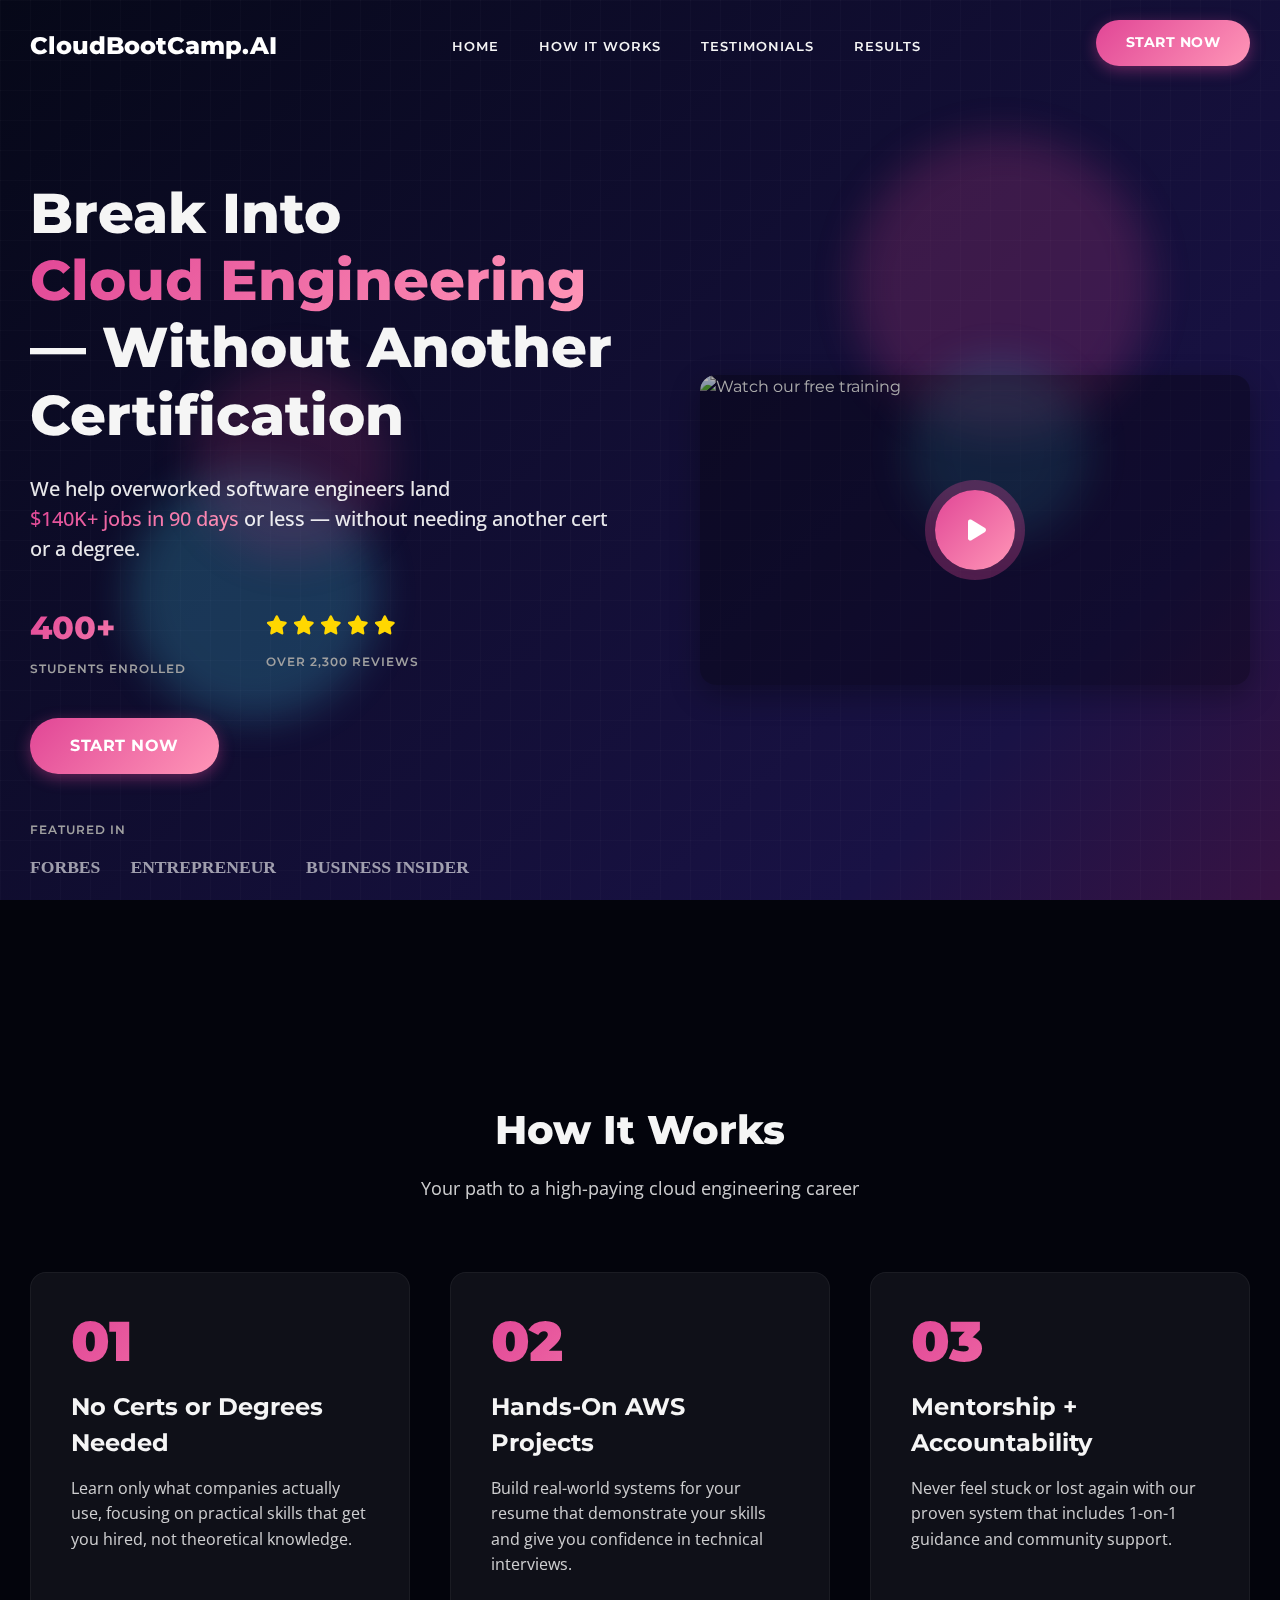
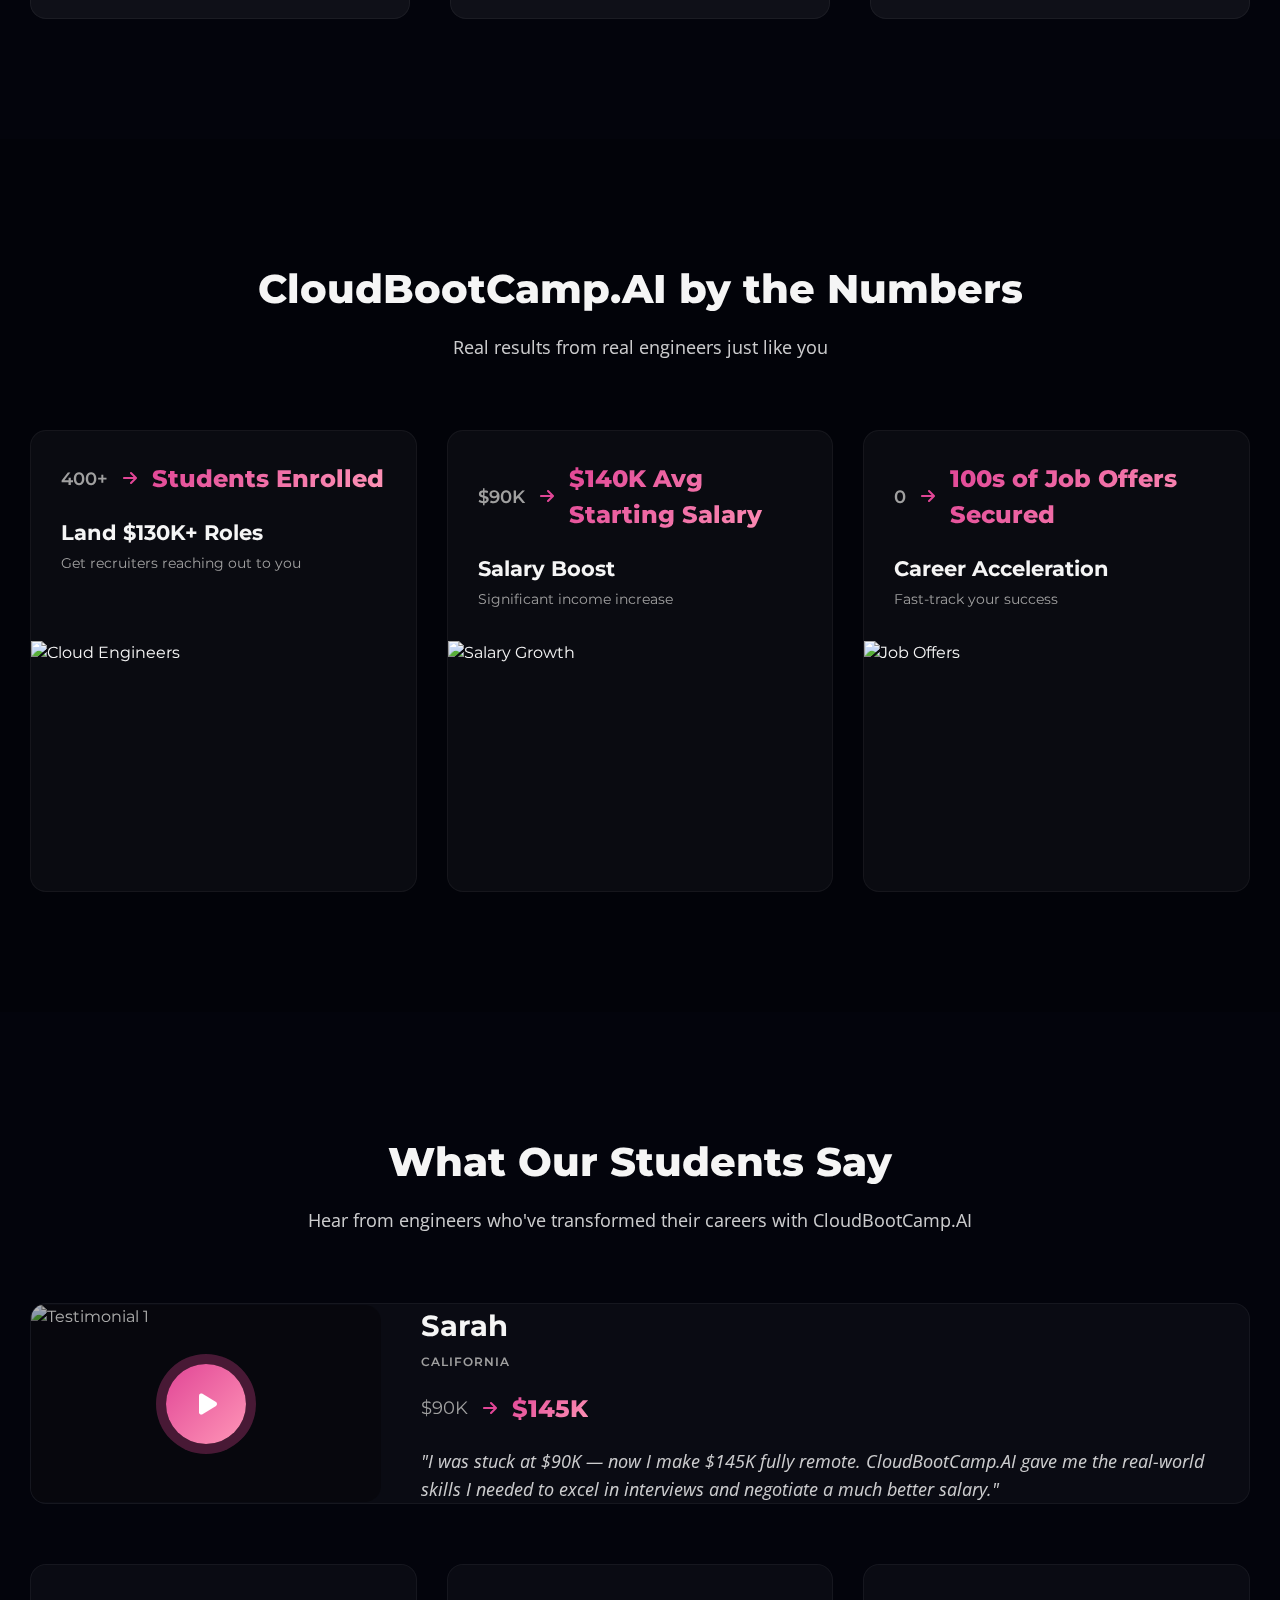
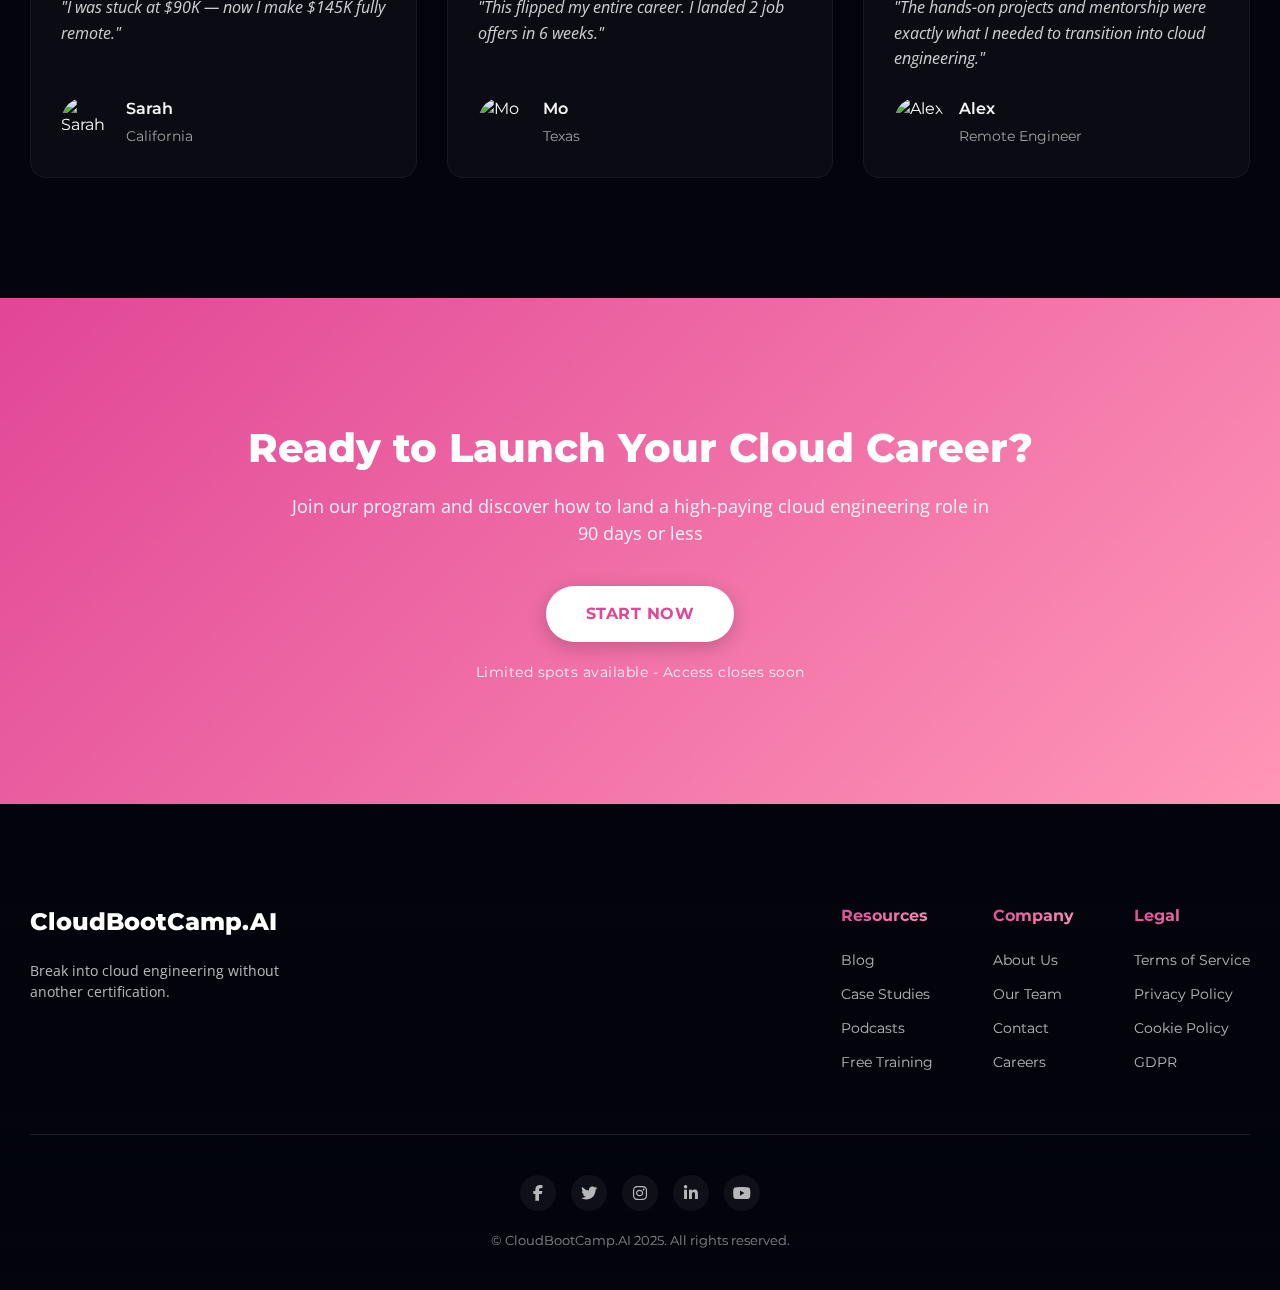
==== commit c2d3d2bd: "restore OG website" ====
--- a/index.html
+++ b/index.html
@@ -1 +1,360 @@
-<!DOCTYPE html><html lang="en"><head><title>CloudBootcamp.AI</title></head><body><h1 class="hero-title">Break Into <span class="gradient-text">Cloud Engineering</span> — Without Another Certification</h1></body></html>
+<!DOCTYPE html>
+<html lang="en">
+<head>
+    <meta charset="UTF-8">
+    <meta name="viewport" content="width=device-width, initial-scale=1.0">
+    <title>CloudBootCamp.AI - Break Into Cloud Engineering</title>
+    
+    <!-- Fonts -->
+    <link rel="preconnect" href="https://fonts.googleapis.com">
+    <link rel="preconnect" href="https://fonts.gstatic.com" crossorigin>
+    <link href="https://fonts.googleapis.com/css2?family=Montserrat:wght@400;500;600;700;800;900&family=Open+Sans:wght@400;500;600;700&display=swap" rel="stylesheet">
+    <link rel="stylesheet" href="https://cdnjs.cloudflare.com/ajax/libs/font-awesome/6.4.0/css/all.min.css">
+    
+    <!-- Styles -->
+    <link rel="stylesheet" href="styles.css">
+    
+    <!-- Scripts -->
+    <script src="https://cdnjs.cloudflare.com/ajax/libs/gsap/3.12.2/gsap.min.js" defer></script>
+    <script src="https://cdnjs.cloudflare.com/ajax/libs/gsap/3.12.2/ScrollTrigger.min.js" defer></script>
+    <script src="script.js" defer></script>
+</head>
+<body>
+    <!-- Background Elements -->
+    <div class="gradient-bg"></div>
+    <div class="grid-background"></div>
+    
+    <!-- Floating Shapes -->
+    <div class="shape shape-1"></div>
+    <div class="shape shape-2"></div>
+    <div class="shape shape-3"></div>
+    <div class="shape shape-4"></div>
+
+    <!-- Header -->
+    <header class="header">
+        <div class="container">
+            <a href="/" class="logo">
+                <span>CloudBootCamp.AI</span>
+            </a>
+
+            <nav class="nav">
+                <ul class="nav-list">
+                    <li><a href="#home" class="nav-link">HOME</a></li>
+                    <li><a href="#how-it-works" class="nav-link">HOW IT WORKS</a></li>
+                    <li><a href="#testimonials" class="nav-link">TESTIMONIALS</a></li>
+                    <li><a href="#results" class="nav-link">RESULTS</a></li>
+                </ul>
+            </nav>
+
+            <div class="header-actions">
+                <a href="#start-now" class="btn btn-primary">START NOW</a>
+            </div>
+
+            <button class="mobile-menu" aria-label="Toggle Menu">
+                <span></span>
+                <span></span>
+                <span></span>
+            </button>
+        </div>
+    </header>
+
+    <!-- Hero Section -->
+    <section id="home" class="hero">
+        <div class="container">
+            <div class="hero-flex">
+                <div class="hero-content">
+                    <h1 class="hero-title">
+                        Break Into <span class="gradient-text">Cloud Engineering</span> — Without Another Certification
+                    </h1>
+                    
+                    <p class="hero-subtitle">
+                        We help overworked software engineers land <span class="gradient-text">$140K+ jobs in 90 days</span> or less — without needing another cert or a degree.
+                    </p>
+
+                    <div class="hero-stats">
+                        <div class="stat">
+                            <span class="stat-value">400+</span>
+                            <span class="stat-label">STUDENTS ENROLLED</span>
+                        </div>
+                        <div class="stat-divider"></div>
+                        <div class="stat">
+                            <div class="stars">
+                                <i class="fas fa-star"></i>
+                                <i class="fas fa-star"></i>
+                                <i class="fas fa-star"></i>
+                                <i class="fas fa-star"></i>
+                                <i class="fas fa-star"></i>
+                            </div>
+                            <span class="stat-label">OVER 2,300 REVIEWS</span>
+                        </div>
+                    </div>
+
+                    <div class="hero-action">
+                        <a href="#start-now" class="btn btn-primary btn-large">START NOW</a>
+                    </div>
+
+                    <div class="featured-in">
+                        <p>FEATURED IN</p>
+                        <div class="featured-logos">
+                            <div class="featured-logo">FORBES</div>
+                            <div class="featured-logo">ENTREPRENEUR</div>
+                            <div class="featured-logo">BUSINESS INSIDER</div>
+                        </div>
+                    </div>
+                </div>
+                
+                <div class="hero-video">
+                    <div class="video-wrapper">
+                        <img src="https://img.youtube.com/vi/zIdx-i7bedc/maxresdefault.jpg" alt="Watch our free training" class="video-thumbnail">
+                        <div class="video-play-overlay"></div>
+                        <button class="play-button" data-video-id="zIdx-i7bedc">
+                            <i class="fas fa-play"></i>
+                        </button>
+                    </div>
+                </div>
+            </div>
+        </div>
+    </section>
+
+    <!-- Video Modal -->
+    <div class="video-modal">
+        <div class="modal-content">
+            <button class="modal-close" aria-label="Close video">×</button>
+            <div class="video-container">
+                <iframe src="" frameborder="0" allow="autoplay; encrypted-media" allowfullscreen></iframe>
+            </div>
+        </div>
+    </div>
+
+    <!-- How It Works Section -->
+    <section id="how-it-works" class="how-it-works">
+        <div class="container">
+            <h2 class="section-title">How It Works</h2>
+            <p class="section-subtitle">Your path to a high-paying cloud engineering career</p>
+            
+            <div class="steps-container">
+                <div class="step">
+                    <div class="step-number">01</div>
+                    <div class="step-content">
+                        <h3>No Certs or Degrees Needed</h3>
+                        <p>Learn only what companies actually use, focusing on practical skills that get you hired, not theoretical knowledge.</p>
+                    </div>
+                </div>
+                
+                <div class="step">
+                    <div class="step-number">02</div>
+                    <div class="step-content">
+                        <h3>Hands-On AWS Projects</h3>
+                        <p>Build real-world systems for your resume that demonstrate your skills and give you confidence in technical interviews.</p>
+                    </div>
+                </div>
+                
+                <div class="step">
+                    <div class="step-number">03</div>
+                    <div class="step-content">
+                        <h3>Mentorship + Accountability</h3>
+                        <p>Never feel stuck or lost again with our proven system that includes 1-on-1 guidance and community support.</p>
+                    </div>
+                </div>
+            </div>
+        </div>
+    </section>
+
+    <!-- Results Section -->
+    <section id="results" class="results">
+        <div class="container">
+            <h2 class="section-title">CloudBootCamp.AI by the Numbers</h2>
+            <p class="section-subtitle">Real results from real engineers just like you</p>
+            
+            <div class="results-grid">
+                <div class="result-item">
+                    <div class="result-content">
+                        <div class="result-earnings">
+                            <span class="before">400+</span>
+                            <span class="arrow"><i class="fas fa-arrow-right"></i></span>
+                            <span class="after">Students Enrolled</span>
+                        </div>
+                        <div class="result-info">
+                            <h3>Land $130K+ Roles</h3>
+                            <p>Get recruiters reaching out to you</p>
+                        </div>
+                    </div>
+                    <img src="https://via.placeholder.com/300x400/333/ffffff?text=Cloud+Engineers" alt="Cloud Engineers">
+                </div>
+                
+                <div class="result-item">
+                    <div class="result-content">
+                        <div class="result-earnings">
+                            <span class="before">$90K</span>
+                            <span class="arrow"><i class="fas fa-arrow-right"></i></span>
+                            <span class="after">$140K Avg Starting Salary</span>
+                        </div>
+                        <div class="result-info">
+                            <h3>Salary Boost</h3>
+                            <p>Significant income increase</p>
+                        </div>
+                    </div>
+                    <img src="https://via.placeholder.com/300x400/333/ffffff?text=Salary+Growth" alt="Salary Growth">
+                </div>
+                
+                <div class="result-item">
+                    <div class="result-content">
+                        <div class="result-earnings">
+                            <span class="before">0</span>
+                            <span class="arrow"><i class="fas fa-arrow-right"></i></span>
+                            <span class="after">100s of Job Offers Secured</span>
+                        </div>
+                        <div class="result-info">
+                            <h3>Career Acceleration</h3>
+                            <p>Fast-track your success</p>
+                        </div>
+                    </div>
+                    <img src="https://via.placeholder.com/300x400/333/ffffff?text=Job+Offers" alt="Job Offers">
+                </div>
+            </div>
+        </div>
+    </section>
+
+    <!-- Testimonials Section -->
+    <section id="testimonials" class="testimonials">
+        <div class="container">
+            <h2 class="section-title">What Our Students Say</h2>
+            <p class="section-subtitle">Hear from engineers who've transformed their careers with CloudBootCamp.AI</p>
+            
+            <div class="testimonials-slider">
+                <div class="testimonial-slide">
+                    <div class="video-testimonial">
+                        <div class="video-wrapper">
+                            <img src="https://img.youtube.com/vi/zIdx-i7bedc/maxresdefault.jpg" alt="Testimonial 1" class="video-thumbnail">
+                            <div class="video-play-overlay"></div>
+                            <button class="play-button" data-video-id="zIdx-i7bedc">
+                                <i class="fas fa-play"></i>
+                            </button>
+                        </div>
+                        <div class="testimonial-info">
+                            <h3>Sarah</h3>
+                            <p class="testimonial-role">CALIFORNIA</p>
+                            <div class="testimonial-revenue">
+                                <span class="before">$90K</span>
+                                <span class="arrow"><i class="fas fa-arrow-right"></i></span>
+                                <span class="after">$145K</span>
+                            </div>
+                            <p class="testimonial-quote">"I was stuck at $90K — now I make $145K fully remote. CloudBootCamp.AI gave me the real-world skills I needed to excel in interviews and negotiate a much better salary."</p>
+                        </div>
+                    </div>
+                </div>
+            </div>
+            
+            <div class="more-testimonials">
+                <div class="text-testimonial">
+                    <div class="testimonial-content">
+                        <p>"I was stuck at $90K — now I make $145K fully remote."</p>
+                    </div>
+                    <div class="testimonial-author">
+                        <img src="https://via.placeholder.com/60x60/666/ffffff?text=S" alt="Sarah" class="author-avatar">
+                        <div class="author-info">
+                            <h4>Sarah</h4>
+                            <p>California</p>
+                        </div>
+                    </div>
+                </div>
+                
+                <div class="text-testimonial">
+                    <div class="testimonial-content">
+                        <p>"This flipped my entire career. I landed 2 job offers in 6 weeks."</p>
+                    </div>
+                    <div class="testimonial-author">
+                        <img src="https://via.placeholder.com/60x60/666/ffffff?text=M" alt="Mo" class="author-avatar">
+                        <div class="author-info">
+                            <h4>Mo</h4>
+                            <p>Texas</p>
+                        </div>
+                    </div>
+                </div>
+                
+                <div class="text-testimonial">
+                    <div class="testimonial-content">
+                        <p>"The hands-on projects and mentorship were exactly what I needed to transition into cloud engineering."</p>
+                    </div>
+                    <div class="testimonial-author">
+                        <img src="https://via.placeholder.com/60x60/666/ffffff?text=A" alt="Alex" class="author-avatar">
+                        <div class="author-info">
+                            <h4>Alex</h4>
+                            <p>Remote Engineer</p>
+                        </div>
+                    </div>
+                </div>
+            </div>
+        </div>
+    </section>
+
+    <!-- CTA Section -->
+    <section id="start-now" class="cta">
+        <div class="container">
+            <h2 class="cta-title">Ready to Launch Your Cloud Career?</h2>
+            <p class="cta-subtitle">Join our program and discover how to land a high-paying cloud engineering role in 90 days or less</p>
+            <div class="cta-actions">
+                <a href="#" class="btn btn-primary btn-large">START NOW</a>
+            </div>
+            <p class="cta-note">Limited spots available - Access closes soon</p>
+        </div>
+    </section>
+
+    <!-- Footer -->
+    <footer class="footer">
+        <div class="container">
+            <div class="footer-content">
+                <div class="footer-logo">
+                    <a href="/" class="logo">
+                        <span>CloudBootCamp.AI</span>
+                    </a>
+                    <p>Break into cloud engineering without another certification.</p>
+                </div>
+                
+                <div class="footer-links">
+                    <div class="footer-links-column">
+                        <h4>Resources</h4>
+                        <ul>
+                            <li><a href="#">Blog</a></li>
+                            <li><a href="#">Case Studies</a></li>
+                            <li><a href="#">Podcasts</a></li>
+                            <li><a href="#">Free Training</a></li>
+                        </ul>
+                    </div>
+                    
+                    <div class="footer-links-column">
+                        <h4>Company</h4>
+                        <ul>
+                            <li><a href="#">About Us</a></li>
+                            <li><a href="#">Our Team</a></li>
+                            <li><a href="#">Contact</a></li>
+                            <li><a href="#">Careers</a></li>
+                        </ul>
+                    </div>
+                    
+                    <div class="footer-links-column">
+                        <h4>Legal</h4>
+                        <ul>
+                            <li><a href="#">Terms of Service</a></li>
+                            <li><a href="#">Privacy Policy</a></li>
+                            <li><a href="#">Cookie Policy</a></li>
+                            <li><a href="#">GDPR</a></li>
+                        </ul>
+                    </div>
+                </div>
+            </div>
+            
+            <div class="footer-bottom">
+                <div class="social-icons">
+                    <a href="#" class="social-icon"><i class="fab fa-facebook-f"></i></a>
+                    <a href="#" class="social-icon"><i class="fab fa-twitter"></i></a>
+                    <a href="#" class="social-icon"><i class="fab fa-instagram"></i></a>
+                    <a href="#" class="social-icon"><i class="fab fa-linkedin-in"></i></a>
+                    <a href="#" class="social-icon"><i class="fab fa-youtube"></i></a>
+                </div>
+                <p>&copy; CloudBootCamp.AI 2025. All rights reserved.</p>
+            </div>
+        </div>
+    </footer>
+</body>
+</html>--- a/styles.css
+++ b/styles.css
@@ -0,0 +1,1189 @@
+/* Core Variables */
+:root {
+    /* Colors */
+    --primary: #e14696;
+    --primary-dark: #b03472;
+    --secondary: #48e1fc;
+    --secondary-dark: #39b4cc;
+    --dark: #060818;
+    --darker: #03040c;
+    --light: #F5F5F5;
+    --gray: #777777;
+    --gray-light: #a0a0a0;
+    
+    /* Gradients */
+    --gradient-primary: linear-gradient(135deg, #e14696 0%, #ff96b7 100%);
+    --gradient-secondary: linear-gradient(135deg, #48e1fc 0%, #1bd8e5 100%);
+    --gradient-dark: linear-gradient(135deg, #0c1330 0%, #131b41 100%);
+    --gradient-hero: linear-gradient(135deg, #060818 0%, #191245 80%, #381344 100%);
+    
+    /* Typography */
+    --font-primary: 'Montserrat', sans-serif;
+    --font-secondary: 'Open Sans', sans-serif;
+    
+    /* Radius */
+    --radius-sm: 6px;
+    --radius-md: 10px;
+    --radius-lg: 16px;
+    --radius-full: 9999px;
+    
+    /* Shadows */
+    --shadow-sm: 0 2px 10px rgba(0, 0, 0, 0.1);
+    --shadow-md: 0 5px 20px rgba(0, 0, 0, 0.2);
+    --shadow-lg: 0 10px 30px rgba(0, 0, 0, 0.3);
+    
+    /* Transitions */
+    --transition-fast: 0.2s ease;
+    --transition-medium: 0.3s ease;
+    --transition-slow: 0.5s ease;
+    
+    /* Blur */
+    --blur-sm: 5px;
+    --blur-md: 10px;
+    --blur-lg: 20px;
+}
+
+/* Reset & Base Styles */
+* {
+    margin: 0;
+    padding: 0;
+    box-sizing: border-box;
+}
+
+html {
+    scroll-behavior: smooth;
+    font-size: 16px;
+}
+
+body {
+    font-family: var(--font-primary);
+    color: var(--light);
+    line-height: 1.5;
+    overflow-x: hidden;
+    background-color: var(--darker);
+    -webkit-font-smoothing: antialiased;
+    -moz-osx-font-smoothing: grayscale;
+}
+
+a {
+    text-decoration: none;
+    color: inherit;
+}
+
+img {
+    max-width: 100%;
+    height: auto;
+}
+
+ul {
+    list-style: none;
+}
+
+button {
+    background: none;
+    border: none;
+    cursor: pointer;
+    font-family: inherit;
+}
+
+/* Container */
+.container {
+    width: 100%;
+    max-width: 1300px;
+    margin: 0 auto;
+    padding: 0 30px;
+}
+
+/* Background Elements */
+.gradient-bg {
+    position: fixed;
+    top: 0;
+    left: 0;
+    width: 100%;
+    height: 100vh;
+    background: var(--gradient-hero);
+    z-index: -2;
+}
+
+.grid-background {
+    position: fixed;
+    top: 0;
+    left: 0;
+    width: 100%;
+    height: 100%;
+    background-image: linear-gradient(rgba(255, 255, 255, 0.03) 1px, transparent 1px),
+                      linear-gradient(90deg, rgba(255, 255, 255, 0.03) 1px, transparent 1px);
+    background-size: 30px 30px;
+    opacity: 0.7;
+    z-index: -1;
+}
+
+/* Floating Shapes */
+.shape {
+    position: fixed;
+    border-radius: 50%;
+    filter: blur(var(--blur-lg));
+    opacity: 0.2;
+    z-index: -1;
+}
+
+.shape-1 {
+    top: 15%;
+    right: 10%;
+    width: 300px;
+    height: 300px;
+    background: var(--primary);
+    animation: float 15s infinite alternate ease-in-out;
+}
+
+.shape-2 {
+    bottom: 20%;
+    left: 10%;
+    width: 250px;
+    height: 250px;
+    background: var(--secondary);
+    animation: float 20s infinite alternate-reverse ease-in-out;
+}
+
+.shape-3 {
+    top: 40%;
+    left: 15%;
+    width: 200px;
+    height: 200px;
+    background: var(--primary-dark);
+    animation: float 12s infinite alternate ease-in-out;
+}
+
+.shape-4 {
+    bottom: 40%;
+    right: 15%;
+    width: 180px;
+    height: 180px;
+    background: var(--secondary-dark);
+    animation: float 17s infinite alternate-reverse ease-in-out;
+}
+
+@keyframes float {
+    0% {
+        transform: translate(0, 0);
+    }
+    100% {
+        transform: translate(50px, 30px);
+    }
+}
+
+/* Gradient Text */
+.gradient-text {
+    background: var(--gradient-primary);
+    -webkit-background-clip: text;
+    background-clip: text;
+    -webkit-text-fill-color: transparent;
+    display: inline-block;
+}
+
+/* Buttons */
+.btn {
+    display: inline-block;
+    font-weight: 700;
+    text-transform: uppercase;
+    letter-spacing: 0.5px;
+    border-radius: var(--radius-full);
+    transition: all var(--transition-medium);
+    position: relative;
+    overflow: hidden;
+    padding: 12px 30px;
+    text-align: center;
+    border: none;
+    cursor: pointer;
+    font-family: var(--font-primary);
+    font-size: 0.9rem;
+}
+
+.btn-primary {
+    background: var(--gradient-primary);
+    color: white;
+    box-shadow: 0 4px 15px rgba(225, 70, 150, 0.4);
+}
+
+.btn-primary:hover {
+    transform: translateY(-3px);
+    box-shadow: 0 8px 25px rgba(225, 70, 150, 0.5);
+}
+
+.btn-secondary {
+    background: var(--gradient-secondary);
+    color: var(--dark);
+    box-shadow: 0 4px 15px rgba(72, 225, 252, 0.4);
+}
+
+.btn-secondary:hover {
+    transform: translateY(-3px);
+    box-shadow: 0 8px 25px rgba(72, 225, 252, 0.5);
+}
+
+.btn-large {
+    padding: 16px 40px;
+    font-size: 1rem;
+}
+
+/* Header */
+.header {
+    position: fixed;
+    top: 0;
+    left: 0;
+    width: 100%;
+    z-index: 1000;
+    padding: 20px 0;
+    transition: all var(--transition-medium);
+}
+
+.header.scrolled {
+    background: rgba(6, 8, 24, 0.8);
+    backdrop-filter: blur(var(--blur-md));
+    border-bottom: 1px solid rgba(255, 255, 255, 0.05);
+    padding: 15px 0;
+}
+
+.header .container {
+    display: flex;
+    align-items: center;
+    justify-content: space-between;
+}
+
+.logo {
+    font-size: 1.5rem;
+    font-weight: 800;
+    color: white;
+    display: flex;
+    align-items: center;
+}
+
+.nav-list {
+    display: flex;
+    gap: 40px;
+}
+
+.nav-link {
+    font-size: 0.8rem;
+    font-weight: 600;
+    letter-spacing: 1px;
+    position: relative;
+    padding: 5px 0;
+    transition: color var(--transition-fast);
+}
+
+.nav-link:hover {
+    color: var(--primary);
+}
+
+.nav-link::after {
+    content: '';
+    position: absolute;
+    bottom: 0;
+    left: 0;
+    width: 0;
+    height: 2px;
+    background: var(--gradient-primary);
+    transition: width var(--transition-medium);
+}
+
+.nav-link:hover::after {
+    width: 100%;
+}
+
+.mobile-menu {
+    display: none;
+    flex-direction: column;
+    gap: 5px;
+    z-index: 1001;
+}
+
+.mobile-menu span {
+    display: block;
+    width: 24px;
+    height: 2px;
+    background-color: white;
+    transition: all var(--transition-medium);
+}
+
+.mobile-menu.active span:nth-child(1) {
+    transform: translateY(7px) rotate(45deg);
+}
+
+.mobile-menu.active span:nth-child(2) {
+    opacity: 0;
+}
+
+.mobile-menu.active span:nth-child(3) {
+    transform: translateY(-7px) rotate(-45deg);
+}
+
+/* Hero Section */
+.hero {
+    padding: 180px 0 100px;
+    position: relative;
+    overflow: hidden;
+}
+
+.hero-flex {
+    display: flex;
+    align-items: center;
+    justify-content: space-between;
+    gap: 60px;
+}
+
+.hero-content {
+    flex: 1;
+    max-width: 600px;
+}
+
+.hero-video {
+    flex: 1;
+    max-width: 550px;
+}
+
+.hero-title {
+    font-size: 3.5rem;
+    font-weight: 800;
+    line-height: 1.2;
+    margin-bottom: 25px;
+}
+
+.hero-subtitle {
+    font-size: 1.25rem;
+    color: rgba(255, 255, 255, 0.9);
+    margin-bottom: 40px;
+    font-weight: 500;
+    font-family: var(--font-secondary);
+}
+
+.hero-stats {
+    display: flex;
+    align-items: center;
+    gap: 40px;
+    margin-bottom: 40px;
+}
+
+.stat {
+    display: flex;
+    flex-direction: column;
+    gap: 8px;
+}
+
+.stat-value {
+    font-size: 2rem;
+    font-weight: 800;
+    background: var(--gradient-primary);
+    -webkit-background-clip: text;
+    background-clip: text;
+    -webkit-text-fill-color: transparent;
+}
+
+.stat-label {
+    font-size: 0.75rem;
+    letter-spacing: 1px;
+    font-weight: 600;
+    color: var(--gray-light);
+}
+
+.stars {
+    color: #FFD700;
+    font-size: 1.2rem;
+    margin-bottom: 5px;
+}
+
+.hero-action {
+    margin-bottom: 40px;
+}
+
+.featured-in {
+    margin-top: 40px;
+}
+
+.featured-in p {
+    font-size: 0.75rem;
+    font-weight: 600;
+    letter-spacing: 1px;
+    color: var(--gray-light);
+    margin-bottom: 15px;
+}
+
+.featured-logos {
+    display: flex;
+    gap: 30px;
+    align-items: center;
+}
+
+.featured-logo {
+    font-family: serif;
+    font-weight: 700;
+    color: rgba(255, 255, 255, 0.6);
+    font-size: 1.1rem;
+}
+
+/* Video Wrapper */
+.video-wrapper {
+    position: relative;
+    border-radius: var(--radius-lg);
+    overflow: hidden;
+    box-shadow: var(--shadow-lg);
+    aspect-ratio: 16/9;
+}
+
+.video-thumbnail {
+    width: 100%;
+    height: 100%;
+    object-fit: cover;
+    transition: transform var(--transition-slow);
+}
+
+.video-play-overlay {
+    position: absolute;
+    top: 0;
+    left: 0;
+    width: 100%;
+    height: 100%;
+    background: rgba(0, 0, 0, 0.3);
+    transition: background var(--transition-medium);
+}
+
+.play-button {
+    position: absolute;
+    top: 50%;
+    left: 50%;
+    transform: translate(-50%, -50%);
+    width: 80px;
+    height: 80px;
+    background: var(--gradient-primary);
+    border-radius: 50%;
+    display: flex;
+    align-items: center;
+    justify-content: center;
+    box-shadow: 0 0 0 10px rgba(225, 70, 150, 0.3);
+    transition: all var(--transition-medium);
+}
+
+.play-button i {
+    color: white;
+    font-size: 1.5rem;
+    transform: translateX(2px);
+}
+
+.video-wrapper:hover .video-thumbnail {
+    transform: scale(1.05);
+}
+
+.video-wrapper:hover .video-play-overlay {
+    background: rgba(0, 0, 0, 0.2);
+}
+
+.video-wrapper:hover .play-button {
+    transform: translate(-50%, -50%) scale(1.1);
+    box-shadow: 0 0 0 15px rgba(225, 70, 150, 0.2);
+}
+
+/* Video Modal */
+.video-modal {
+    position: fixed;
+    top: 0;
+    left: 0;
+    width: 100%;
+    height: 100%;
+    background-color: rgba(0, 0, 0, 0.9);
+    z-index: 2000;
+    display: none;
+    justify-content: center;
+    align-items: center;
+    opacity: 0;
+    transition: opacity var(--transition-medium);
+}
+
+.video-modal.active {
+    display: flex;
+    opacity: 1;
+}
+
+.modal-content {
+    position: relative;
+    width: 90%;
+    max-width: 1000px;
+    transform: scale(0.95);
+    transition: transform var(--transition-medium);
+}
+
+.video-modal.active .modal-content {
+    transform: scale(1);
+}
+
+.modal-close {
+    position: absolute;
+    top: -50px;
+    right: 0;
+    color: white;
+    font-size: 2.5rem;
+    cursor: pointer;
+    z-index: 1;
+    transition: color var(--transition-fast);
+    width: 40px;
+    height: 40px;
+    display: flex;
+    align-items: center;
+    justify-content: center;
+}
+
+.modal-close:hover {
+    color: var(--primary);
+}
+
+.video-container {
+    position: relative;
+    padding-bottom: 56.25%;
+    height: 0;
+    overflow: hidden;
+    border-radius: var(--radius-md);
+}
+
+.video-container iframe {
+    position: absolute;
+    top: 0;
+    left: 0;
+    width: 100%;
+    height: 100%;
+    border: none;
+}
+
+/* How It Works Section */
+.how-it-works {
+    padding: 120px 0;
+    position: relative;
+}
+
+.section-title {
+    font-size: 2.5rem;
+    font-weight: 800;
+    text-align: center;
+    margin-bottom: 15px;
+}
+
+.section-subtitle {
+    text-align: center;
+    color: rgba(255, 255, 255, 0.8);
+    margin-bottom: 70px;
+    font-family: var(--font-secondary);
+    font-size: 1.1rem;
+}
+
+.steps-container {
+    display: grid;
+    grid-template-columns: repeat(3, 1fr);
+    gap: 40px;
+}
+
+.step {
+    background: rgba(255, 255, 255, 0.05);
+    backdrop-filter: blur(var(--blur-sm));
+    border-radius: var(--radius-lg);
+    padding: 40px;
+    transition: transform var(--transition-medium), box-shadow var(--transition-medium);
+    border: 1px solid rgba(255, 255, 255, 0.05);
+    position: relative;
+    overflow: hidden;
+}
+
+.step::before {
+    content: '';
+    position: absolute;
+    inset: 0;
+    background: linear-gradient(120deg, transparent, rgba(225, 70, 150, 0.1), transparent);
+    opacity: 0;
+    transition: opacity var(--transition-medium);
+}
+
+.step:hover {
+    transform: translateY(-10px);
+    box-shadow: var(--shadow-lg);
+}
+
+.step:hover::before {
+    opacity: 1;
+}
+
+.step-number {
+    font-size: 3.5rem;
+    font-weight: 900;
+    background: var(--gradient-primary);
+    -webkit-background-clip: text;
+    background-clip: text;
+    -webkit-text-fill-color: transparent;
+    margin-bottom: 20px;
+    line-height: 1;
+}
+
+.step-content h3 {
+    font-size: 1.5rem;
+    font-weight: 700;
+    margin-bottom: 15px;
+}
+
+.step-content p {
+    color: rgba(255, 255, 255, 0.8);
+    font-family: var(--font-secondary);
+    line-height: 1.6;
+}
+
+/* Results Section */
+.results {
+    padding: 120px 0;
+    background: rgba(0, 0, 0, 0.2);
+    position: relative;
+}
+
+.results-grid {
+    display: grid;
+    grid-template-columns: repeat(3, 1fr);
+    gap: 30px;
+}
+
+.result-item {
+    background: rgba(255, 255, 255, 0.03);
+    border-radius: var(--radius-lg);
+    overflow: hidden;
+    position: relative;
+    display: flex;
+    flex-direction: column;
+    height: 100%;
+    transition: transform var(--transition-medium);
+    border: 1px solid rgba(255, 255, 255, 0.05);
+}
+
+.result-item:hover {
+    transform: translateY(-10px);
+}
+
+.result-content {
+    padding: 30px;
+    display: flex;
+    flex-direction: column;
+    gap: 20px;
+    flex: 1;
+}
+
+.result-earnings {
+    display: flex;
+    align-items: center;
+    gap: 15px;
+    font-weight: 600;
+}
+
+.before {
+    color: var(--gray-light);
+    font-size: 1.1rem;
+}
+
+.arrow {
+    color: var(--primary);
+}
+
+.after {
+    background: var(--gradient-primary);
+    -webkit-background-clip: text;
+    background-clip: text;
+    -webkit-text-fill-color: transparent;
+    font-size: 1.5rem;
+    font-weight: 800;
+}
+
+.result-info h3 {
+    font-size: 1.3rem;
+    margin-bottom: 5px;
+}
+
+.result-info p {
+    color: var(--gray-light);
+    font-size: 0.9rem;
+}
+
+.result-item img {
+    width: 100%;
+    height: 250px;
+    object-fit: cover;
+}
+
+/* Testimonials Section */
+.testimonials {
+    padding: 120px 0;
+    position: relative;
+}
+
+.testimonials-slider {
+    margin-bottom: 60px;
+}
+
+.testimonial-slide {
+    width: 100%;
+}
+
+.video-testimonial {
+    background: rgba(255, 255, 255, 0.03);
+    border-radius: var(--radius-lg);
+    overflow: hidden;
+    display: flex;
+    align-items: center;
+    gap: 40px;
+    padding-right: 40px;
+    transition: transform var(--transition-medium);
+    border: 1px solid rgba(255, 255, 255, 0.05);
+}
+
+.video-testimonial:hover {
+    transform: translateY(-10px);
+}
+
+.video-testimonial .video-wrapper {
+    width: 350px;
+    flex-shrink: 0;
+    border-radius: 0;
+    border-top-right-radius: var(--radius-lg);
+    border-bottom-right-radius: var(--radius-lg);
+    box-shadow: none;
+}
+
+.testimonial-info {
+    flex: 1;
+}
+
+.testimonial-info h3 {
+    font-size: 1.8rem;
+    font-weight: 700;
+    margin-bottom: 5px;
+}
+
+.testimonial-role {
+    color: var(--gray-light);
+    font-size: 0.75rem;
+    letter-spacing: 1px;
+    font-weight: 600;
+    margin-bottom: 20px;
+}
+
+.testimonial-revenue {
+    margin-bottom: 20px;
+    display: flex;
+    align-items: center;
+    gap: 15px;
+}
+
+.testimonial-quote {
+    color: rgba(255, 255, 255, 0.8);
+    font-family: var(--font-secondary);
+    line-height: 1.6;
+    font-style: italic;
+    font-size: 1.1rem;
+}
+
+.more-testimonials {
+    display: grid;
+    grid-template-columns: repeat(3, 1fr);
+    gap: 30px;
+}
+
+.text-testimonial {
+    background: rgba(255, 255, 255, 0.03);
+    border-radius: var(--radius-lg);
+    padding: 30px;
+    transition: transform var(--transition-medium);
+    border: 1px solid rgba(255, 255, 255, 0.05);
+    height: 100%;
+    display: flex;
+    flex-direction: column;
+}
+
+.text-testimonial:hover {
+    transform: translateY(-10px);
+}
+
+.testimonial-content {
+    flex: 1;
+    margin-bottom: 25px;
+}
+
+.testimonial-content p {
+    color: rgba(255, 255, 255, 0.8);
+    font-style: italic;
+    line-height: 1.6;
+    font-family: var(--font-secondary);
+    font-size: 1rem;
+}
+
+.testimonial-author {
+    display: flex;
+    align-items: center;
+    gap: 15px;
+}
+
+.author-avatar {
+    width: 50px;
+    height: 50px;
+    border-radius: 50%;
+    object-fit: cover;
+}
+
+.author-info h4 {
+    font-weight: 600;
+    margin-bottom: 5px;
+}
+
+.author-info p {
+    color: var(--gray-light);
+    font-size: 0.9rem;
+}
+
+/* CTA Section */
+.cta {
+    padding: 120px 0;
+    background: var(--gradient-primary);
+    position: relative;
+    overflow: hidden;
+}
+
+.cta::before {
+    content: '';
+    position: absolute;
+    top: 0;
+    left: 0;
+    width: 100%;
+    height: 100%;
+    background-image: url("data:image/svg+xml,%3Csvg width='60' height='60' viewBox='0 0 60 60' xmlns='http://www.w3.org/2000/svg'%3E%3Cg fill='none' fill-rule='evenodd'%3E%3Cg fill='%23ffffff' fill-opacity='0.05'%3E%3Cpath d='M36 34v-4h-2v4h-4v2h4v4h2v-4h4v-2h-4zm0-30V0h-2v4h-4v2h4v4h2V6h4V4h-4zM6 34v-4H4v4H0v2h4v4h2v-4h4v-2H6zM6 4V0H4v4H0v2h4v4h2V6h4V4H6z'/%3E%3C/g%3E%3C/g%3E%3C/svg%3E");
+    opacity: 0.1;
+}
+
+.cta-title {
+    font-size: 2.5rem;
+    font-weight: 800;
+    text-align: center;
+    margin-bottom: 15px;
+    color: white;
+}
+
+.cta-subtitle {
+    text-align: center;
+    color: rgba(255, 255, 255, 0.9);
+    max-width: 700px;
+    margin: 0 auto 40px;
+    font-family: var(--font-secondary);
+    font-size: 1.1rem;
+}
+
+.cta-actions {
+    display: flex;
+    justify-content: center;
+    margin-bottom: 20px;
+}
+
+.cta .btn-primary {
+    background: white;
+    color: var(--primary);
+    box-shadow: 0 5px 20px rgba(0, 0, 0, 0.2);
+}
+
+.cta .btn-primary:hover {
+    box-shadow: 0 8px 25px rgba(0, 0, 0, 0.3);
+}
+
+.cta-note {
+    text-align: center;
+    font-size: 0.9rem;
+    color: rgba(255, 255, 255, 0.9);
+    letter-spacing: 0.5px;
+}
+
+/* Footer */
+.footer {
+    padding: 100px 0 40px;
+    position: relative;
+    background: linear-gradient(to top, var(--darker), transparent);
+}
+
+.footer-content {
+    display: flex;
+    justify-content: space-between;
+    margin-bottom: 60px;
+}
+
+.footer-logo {
+    max-width: 300px;
+}
+
+.footer-logo .logo {
+    margin-bottom: 20px;
+}
+
+.footer-logo p {
+    color: rgba(255, 255, 255, 0.7);
+    font-size: 0.9rem;
+    font-family: var(--font-secondary);
+}
+
+.footer-links {
+    display: flex;
+    gap: 60px;
+}
+
+.footer-links-column h4 {
+    font-size: 1rem;
+    font-weight: 700;
+    margin-bottom: 20px;
+    background: var(--gradient-primary);
+    -webkit-background-clip: text;
+    background-clip: text;
+    -webkit-text-fill-color: transparent;
+}
+
+.footer-links-column ul {
+    display: flex;
+    flex-direction: column;
+    gap: 10px;
+}
+
+.footer-links-column a {
+    color: rgba(255, 255, 255, 0.7);
+    font-size: 0.9rem;
+    transition: color var(--transition-fast);
+}
+
+.footer-links-column a:hover {
+    color: var(--primary);
+}
+
+.footer-bottom {
+    display: flex;
+    flex-direction: column;
+    align-items: center;
+    gap: 20px;
+    padding-top: 40px;
+    border-top: 1px solid rgba(255, 255, 255, 0.1);
+}
+
+.social-icons {
+    display: flex;
+    gap: 15px;
+}
+
+.social-icon {
+    width: 36px;
+    height: 36px;
+    background: rgba(255, 255, 255, 0.05);
+    border-radius: 50%;
+    display: flex;
+    align-items: center;
+    justify-content: center;
+    color: rgba(255, 255, 255, 0.7);
+    transition: all var(--transition-medium);
+}
+
+.social-icon:hover {
+    background: var(--gradient-primary);
+    color: white;
+    transform: translateY(-3px);
+}
+
+.footer-bottom p {
+    color: rgba(255, 255, 255, 0.5);
+    font-size: 0.8rem;
+    text-align: center;
+}
+
+/* Media Queries */
+@media (max-width: 1200px) {
+    .hero-title {
+        font-size: 3rem;
+    }
+    
+    .hero-flex {
+        gap: 40px;
+    }
+    
+    .steps-container,
+    .results-grid,
+    .more-testimonials {
+        gap: 20px;
+    }
+    
+    .video-testimonial {
+        padding-right: 30px;
+        gap: 30px;
+    }
+    
+    .video-testimonial .video-wrapper {
+        width: 300px;
+    }
+}
+
+@media (max-width: 992px) {
+    .container {
+        padding: 0 20px;
+    }
+    
+    .hero {
+        padding: 150px 0 80px;
+    }
+    
+    .hero-flex {
+        flex-direction: column;
+        text-align: center;
+    }
+    
+    .hero-content,
+    .hero-video {
+        max-width: 100%;
+    }
+    
+    .hero-stats {
+        justify-content: center;
+    }
+    
+    .featured-logos {
+        justify-content: center;
+    }
+    
+    .steps-container {
+        grid-template-columns: repeat(2, 1fr);
+    }
+    
+    .results-grid,
+    .more-testimonials {
+        grid-template-columns: repeat(2, 1fr);
+    }
+    
+    .video-testimonial {
+        flex-direction: column;
+        padding: 0;
+        padding-bottom: 30px;
+    }
+    
+    .video-testimonial .video-wrapper {
+        width: 100%;
+        border-radius: 0;
+    }
+    
+    .testimonial-info {
+        padding: 0 30px;
+    }
+    
+    .footer-content {
+        flex-direction: column;
+        gap: 40px;
+    }
+    
+    .footer-logo {
+        max-width: 100%;
+        text-align: center;
+    }
+    
+    .footer-links {
+        justify-content: space-around;
+        width: 100%;
+    }
+}
+
+@media (max-width: 768px) {
+    .nav {
+        position: fixed;
+        top: 0;
+        right: -100%;
+        width: 250px;
+        height: 100vh;
+        background: rgba(6, 8, 24, 0.95);
+        backdrop-filter: blur(var(--blur-md));
+        padding: 80px 40px;
+        display: flex;
+        flex-direction: column;
+        z-index: 1000;
+        transition: right var(--transition-medium);
+    }
+    
+    .nav.active {
+        right: 0;
+    }
+    
+    .nav-list {
+        flex-direction: column;
+        align-items: flex-start;
+    }
+    
+    .mobile-menu {
+        display: flex;
+    }
+    
+    .hero-title {
+        font-size: 2.5rem;
+    }
+    
+    .hero-subtitle {
+        font-size: 1.1rem;
+    }
+    
+    .hero-stats {
+        flex-direction: column;
+        gap: 30px;
+    }
+    
+    .featured-logos {
+        flex-wrap: wrap;
+    }
+    
+    .steps-container,
+    .results-grid,
+    .more-testimonials {
+        grid-template-columns: 1fr;
+    }
+    
+    .section-title {
+        font-size: 2rem;
+    }
+    
+    .cta-title {
+        font-size: 2rem;
+    }
+    
+    .footer-links {
+        flex-direction: column;
+        gap: 30px;
+        align-items: center;
+        text-align: center;
+    }
+    
+    .footer-links-column {
+        width: 100%;
+    }
+}
+
+@media (max-width: 480px) {
+    .container {
+        padding: 0 15px;
+    }
+    
+    .hero-title {
+        font-size: 2rem;
+    }
+    
+    .hero-subtitle {
+        font-size: 1rem;
+    }
+    
+    .featured-logos {
+        gap: 15px;
+    }
+    
+    .btn-large {
+        padding: 14px 30px;
+    }
+    
+    .step {
+        padding: 30px 20px;
+    }
+    
+    .text-testimonial {
+        padding: 25px 20px;
+    }
+}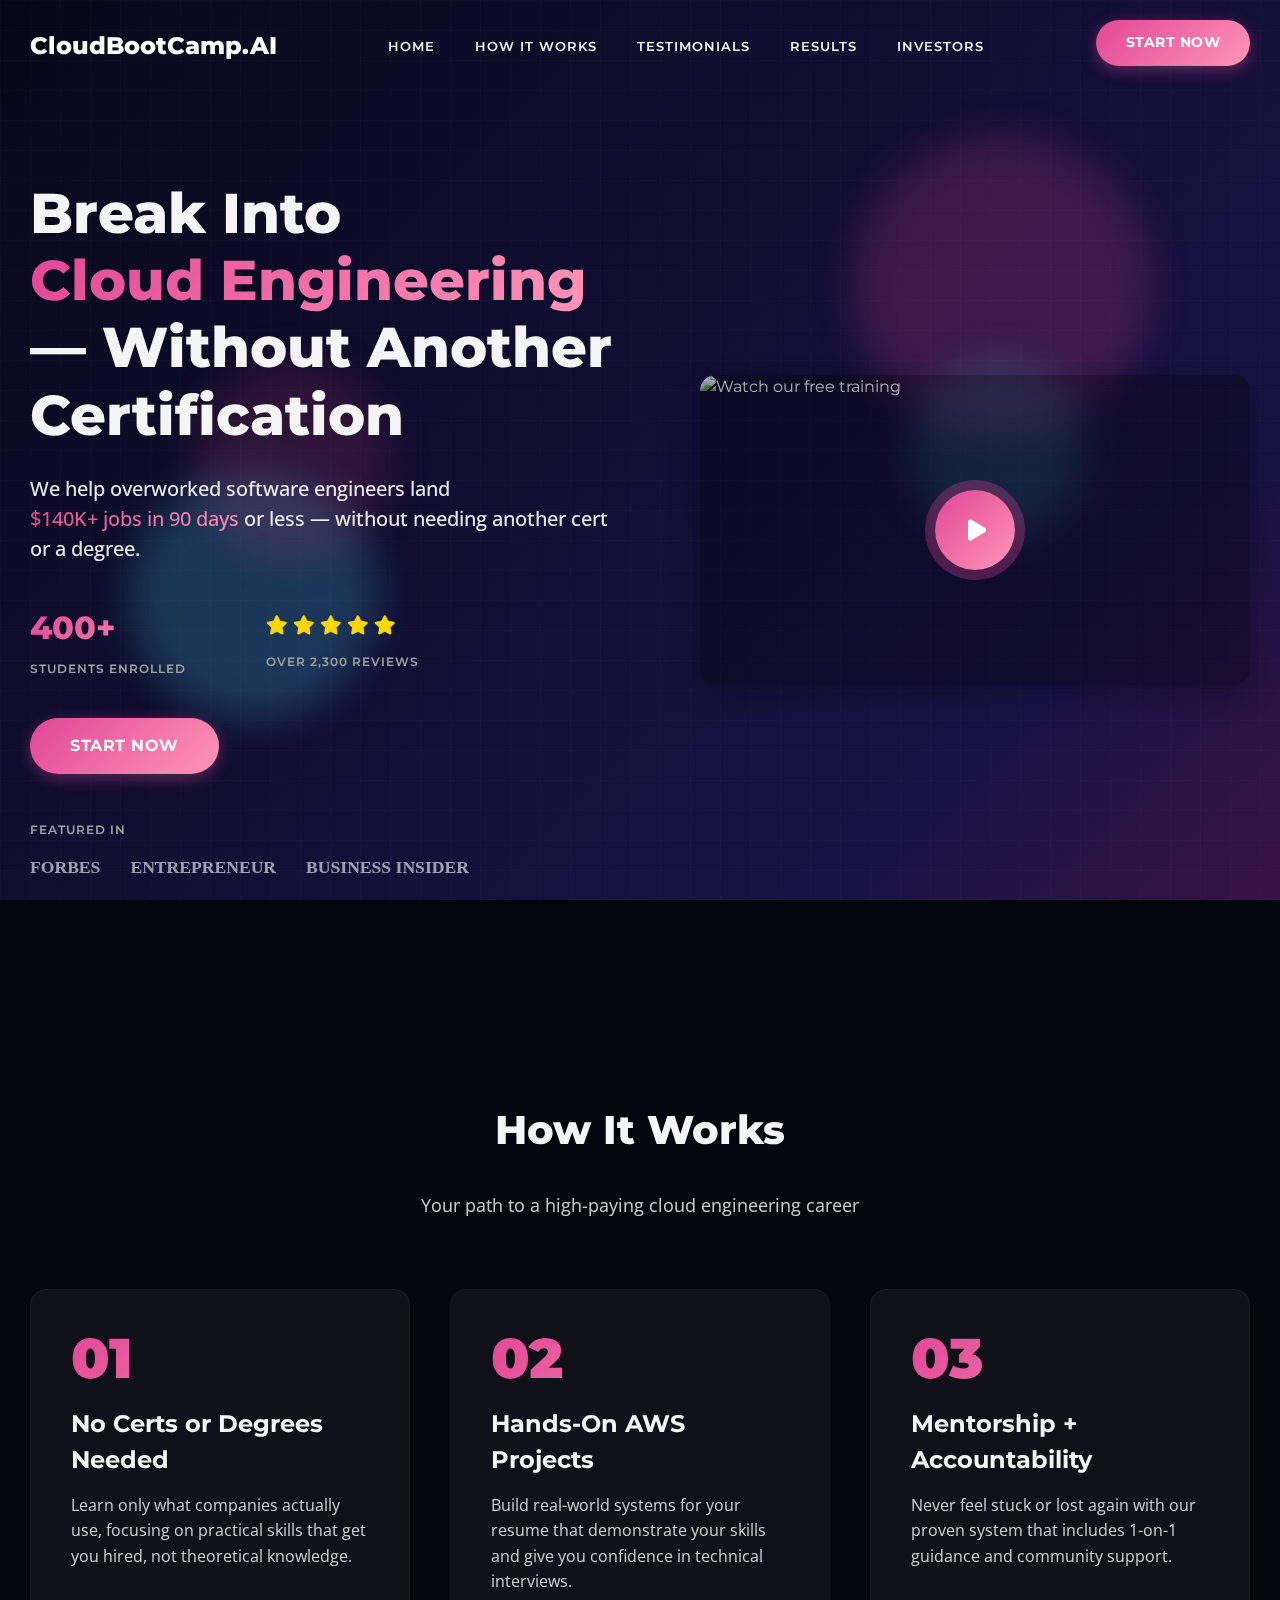
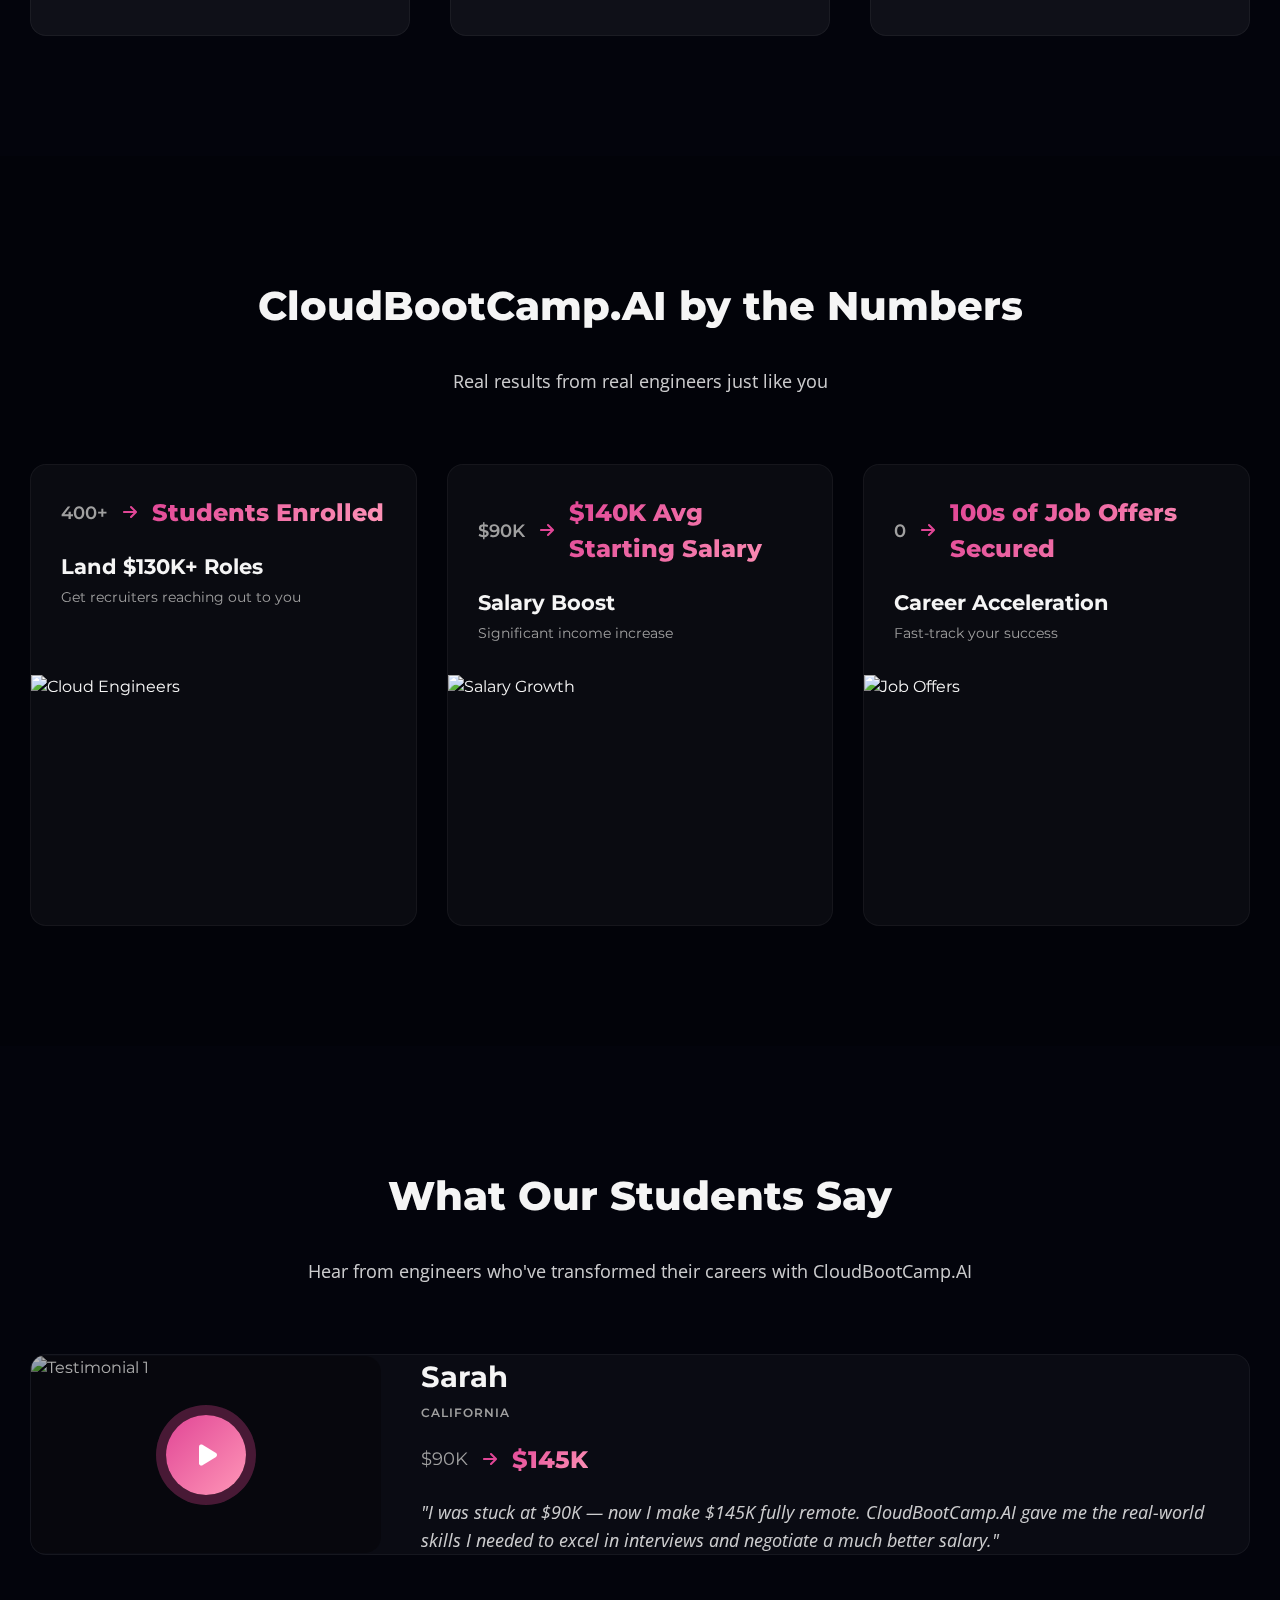
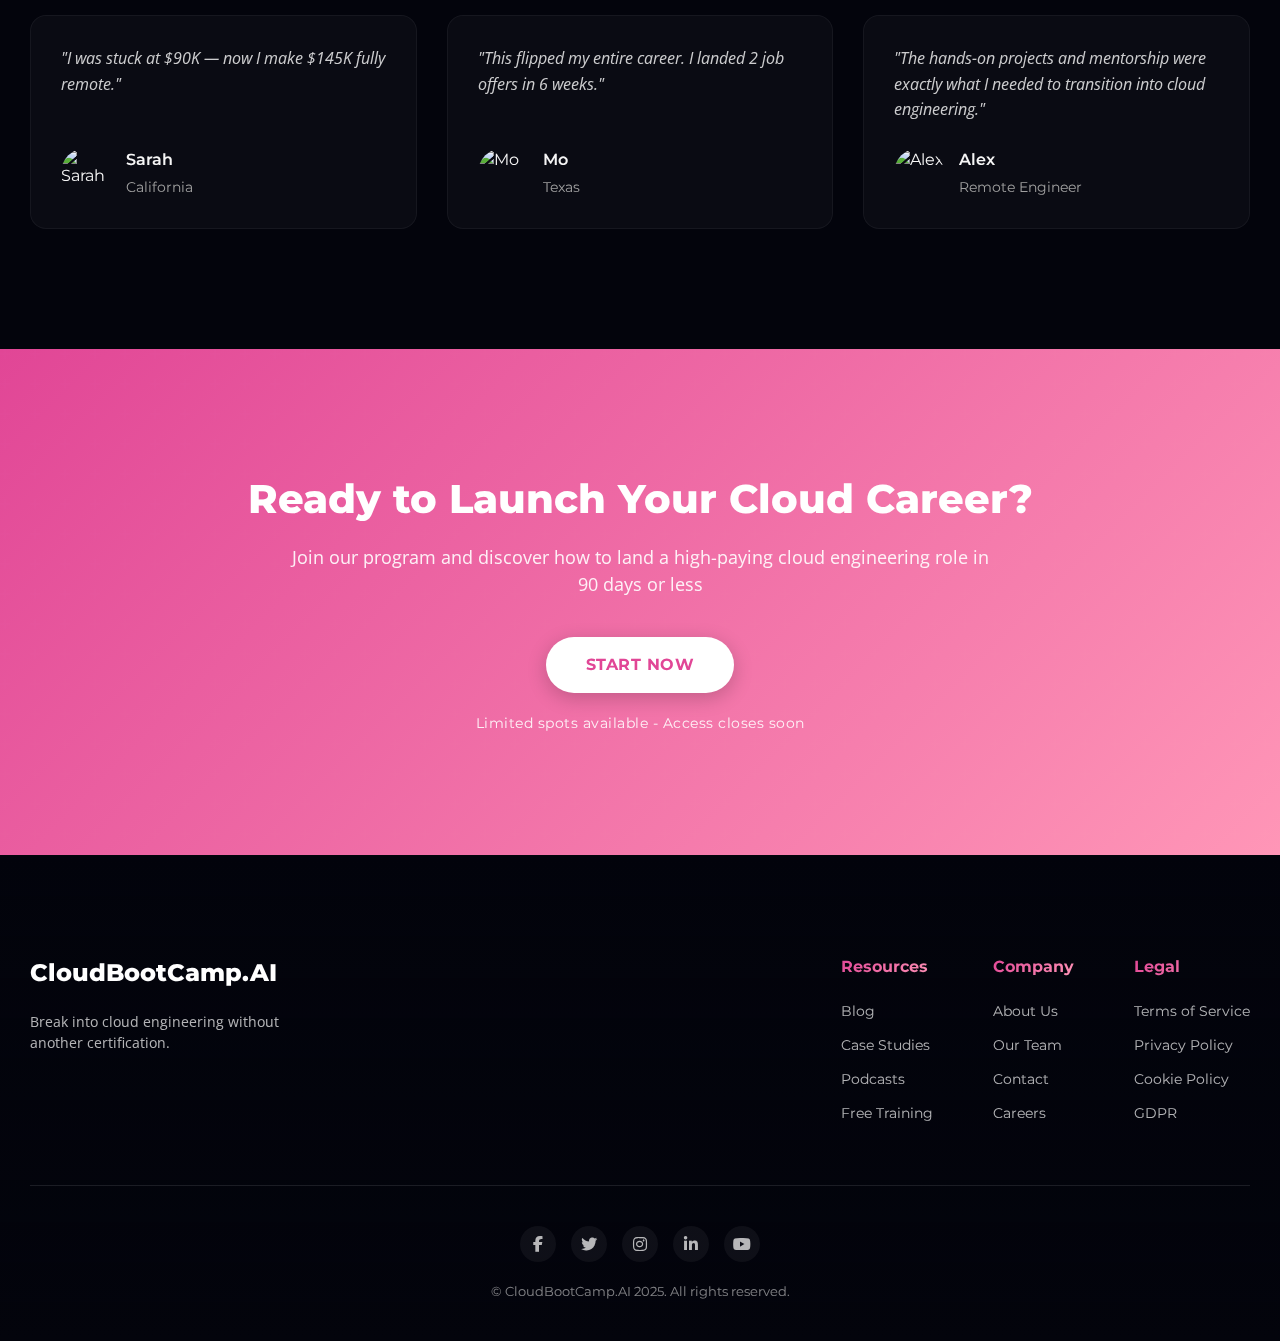
==== commit 8e92f74c: "added link to investor page" ====
--- a/index.html
+++ b/index.html
@@ -43,6 +43,7 @@
                     <li><a href="#how-it-works" class="nav-link">HOW IT WORKS</a></li>
                     <li><a href="#testimonials" class="nav-link">TESTIMONIALS</a></li>
                     <li><a href="#results" class="nav-link">RESULTS</a></li>
+                    <li><a href="investors.html" class="nav-link">INVESTORS</a></li>
                 </ul>
             </nav>
 
--- a/styles.css
+++ b/styles.css
@@ -1186,4 +1186,254 @@
     .text-testimonial {
         padding: 25px 20px;
     }
+}
+
+/* Investors Page Styles */
+.section {
+    padding: 80px 0;
+    position: relative;
+}
+
+.section-title {
+    font-size: 2.5rem;
+    font-weight: 800;
+    margin-bottom: 2rem;
+    text-align: center;
+    color: var(--text-primary);
+}
+
+/* Overview Grid */
+.overview-grid {
+    display: grid;
+    grid-template-columns: repeat(auto-fit, minmax(300px, 1fr));
+    gap: 2rem;
+    margin-top: 2rem;
+}
+
+.overview-card {
+    background: rgba(255, 255, 255, 0.05);
+    backdrop-filter: blur(10px);
+    border-radius: 16px;
+    padding: 2rem;
+    transition: transform 0.3s ease;
+}
+
+.overview-card:hover {
+    transform: translateY(-5px);
+}
+
+.overview-card h3 {
+    color: var(--gradient-primary);
+    margin-bottom: 1rem;
+    font-size: 1.5rem;
+}
+
+/* Market Grid */
+.market-grid {
+    display: grid;
+    grid-template-columns: repeat(auto-fit, minmax(250px, 1fr));
+    gap: 2rem;
+    margin-top: 2rem;
+}
+
+.market-card {
+    background: rgba(255, 255, 255, 0.05);
+    backdrop-filter: blur(10px);
+    border-radius: 16px;
+    padding: 2rem;
+    text-align: center;
+}
+
+.market-value {
+    font-size: 2.5rem;
+    font-weight: 800;
+    color: var(--gradient-primary);
+    margin: 1rem 0;
+}
+
+.market-label {
+    color: var(--text-secondary);
+    font-size: 1rem;
+}
+
+/* Business Model Grid */
+.business-model-grid {
+    display: grid;
+    grid-template-columns: repeat(auto-fit, minmax(300px, 1fr));
+    gap: 2rem;
+    margin-top: 2rem;
+}
+
+.model-card {
+    background: rgba(255, 255, 255, 0.05);
+    backdrop-filter: blur(10px);
+    border-radius: 16px;
+    padding: 2rem;
+}
+
+.model-card h3 {
+    color: var(--gradient-primary);
+    margin-bottom: 1rem;
+    font-size: 1.5rem;
+}
+
+.model-card ul {
+    list-style: none;
+    padding: 0;
+}
+
+.model-card li {
+    margin-bottom: 0.5rem;
+    padding-left: 1.5rem;
+    position: relative;
+}
+
+.model-card li:before {
+    content: "•";
+    color: var(--gradient-primary);
+    position: absolute;
+    left: 0;
+}
+
+/* Financials Grid */
+.financials-grid {
+    display: grid;
+    grid-template-columns: repeat(auto-fit, minmax(300px, 1fr));
+    gap: 2rem;
+    margin-top: 2rem;
+}
+
+.financial-card {
+    background: rgba(255, 255, 255, 0.05);
+    backdrop-filter: blur(10px);
+    border-radius: 16px;
+    padding: 2rem;
+}
+
+.financial-chart {
+    height: 300px;
+    background: rgba(255, 255, 255, 0.1);
+    border-radius: 8px;
+    display: flex;
+    align-items: center;
+    justify-content: center;
+    margin-top: 1rem;
+}
+
+.metrics-list {
+    list-style: none;
+    padding: 0;
+}
+
+.metrics-list li {
+    display: flex;
+    justify-content: space-between;
+    padding: 1rem 0;
+    border-bottom: 1px solid rgba(255, 255, 255, 0.1);
+}
+
+.metric-label {
+    color: var(--text-secondary);
+}
+
+.metric-value {
+    font-weight: 600;
+    color: var(--text-primary);
+}
+
+/* Team Grid */
+.team-grid {
+    display: grid;
+    grid-template-columns: repeat(auto-fit, minmax(250px, 1fr));
+    gap: 2rem;
+    margin-top: 2rem;
+}
+
+.team-card {
+    background: rgba(255, 255, 255, 0.05);
+    backdrop-filter: blur(10px);
+    border-radius: 16px;
+    padding: 2rem;
+    text-align: center;
+}
+
+.team-avatar {
+    width: 150px;
+    height: 150px;
+    border-radius: 50%;
+    overflow: hidden;
+    margin: 0 auto 1rem;
+}
+
+.team-avatar img {
+    width: 100%;
+    height: 100%;
+    object-fit: cover;
+}
+
+.team-role {
+    color: var(--gradient-primary);
+    margin: 0.5rem 0;
+}
+
+.team-bio {
+    color: var(--text-secondary);
+    font-size: 0.9rem;
+}
+
+/* Investment Grid */
+.investment-grid {
+    display: grid;
+    grid-template-columns: repeat(auto-fit, minmax(300px, 1fr));
+    gap: 2rem;
+    margin-top: 2rem;
+}
+
+.investment-card {
+    background: rgba(255, 255, 255, 0.05);
+    backdrop-filter: blur(10px);
+    border-radius: 16px;
+    padding: 2rem;
+}
+
+.investment-card h3 {
+    color: var(--gradient-primary);
+    margin-bottom: 1rem;
+    font-size: 1.5rem;
+}
+
+/* Contact Card */
+.contact-card {
+    background: rgba(255, 255, 255, 0.05);
+    backdrop-filter: blur(10px);
+    border-radius: 16px;
+    padding: 3rem;
+    text-align: center;
+    max-width: 800px;
+    margin: 0 auto;
+}
+
+.contact-card h2 {
+    font-size: 2rem;
+    margin-bottom: 1rem;
+}
+
+.contact-card p {
+    margin-bottom: 2rem;
+    color: var(--text-secondary);
+}
+
+/* Responsive Adjustments */
+@media (max-width: 768px) {
+    .section {
+        padding: 60px 0;
+    }
+    
+    .section-title {
+        font-size: 2rem;
+    }
+    
+    .contact-card {
+        padding: 2rem;
+    }
 }